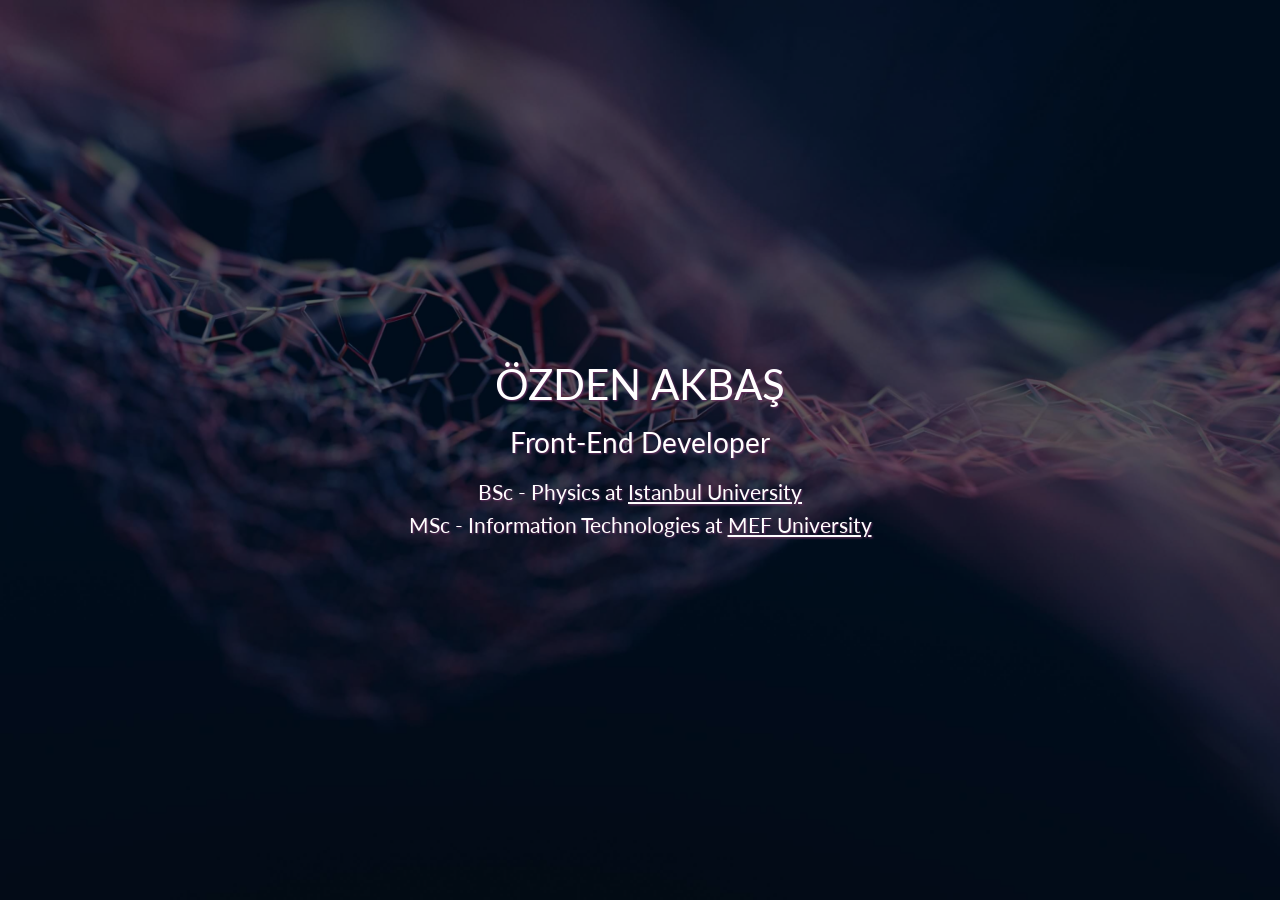
==== index.html @ 956f823c "1.0 Update" ====
<html>

<head>
    <title>ÖZDEN AKBAŞ 1.0</title>
    <meta charset="utf-8">
    <meta name="viewport" content="width=device-width, initial-scale=1">
    <!-- CSS -->
    <link rel="stylesheet" href="Content/Css/style.css">
    <!-- Font -->
    <link href="https://fonts.googleapis.com/css?family=Lato:300,400,700,900&amp;subset=latin-ext" rel="stylesheet">
</head>

<body>

    <div class="content-wrapper">
        <div class="content">
            <div class="name">ÖZDEN AKBAŞ</div>
            <div class="job">Front-End Developer</div>
            <div class="school">BSc - Physics at <a href="https://www.istanbul.edu.tr/en/_" target="_blank">Istanbul University</a></div>
            <div class="school">MSc - Information Technologies at <a href="https://www.mef.edu.tr/en" target="_blank">MEF University</a></div>
        </div>
    </div>

    <script src="Script/main.js"></script>
    <body>
</html>
---- Content/Css/style.css ----
/*reset css */
html,
body {
	margin: 0;
	padding: 0;
	width: 100%;
	font-family: 'Lato', sans-serif;
}

div {
	position: relative;
	display: block;
}

*:focus {
	outline: none;
}

.clear {
	clear: both;
}

body {
	background: url('/Content/Img/bg-img.jpg');
	background-position: center;
	background-size: cover;
}

.content-wrapper {
	display: flex;
	align-items: center;
	justify-content: center;
	color: #fff;
	height: 100vh;
	text-shadow: 1px 1px 2px rgba(107, 49, 98, 1);
}

.content {
	display: flex;
	align-items: center;
	justify-content: center;
	flex-direction: column;
	height: 100vh;
    width: 100%;
    padding: 16px;
    box-sizing: border-box;
    background: rgba(0, 0, 0, .5);
}

.name {
	font-size: 42px;
}

.job {
	font-size: 28px;
	margin: 16px 0;
}

.school {
	font-size: 21px;
	margin: 4px 0;
}

.school a {
	color: #fff;
}

@media only screen and (max-width: 600px) {

	.name {
		font-size: 28px;
	}
	
	.job {
		font-size: 21px;
	}
	
	.school {
		font-size: 16px;
	}

}
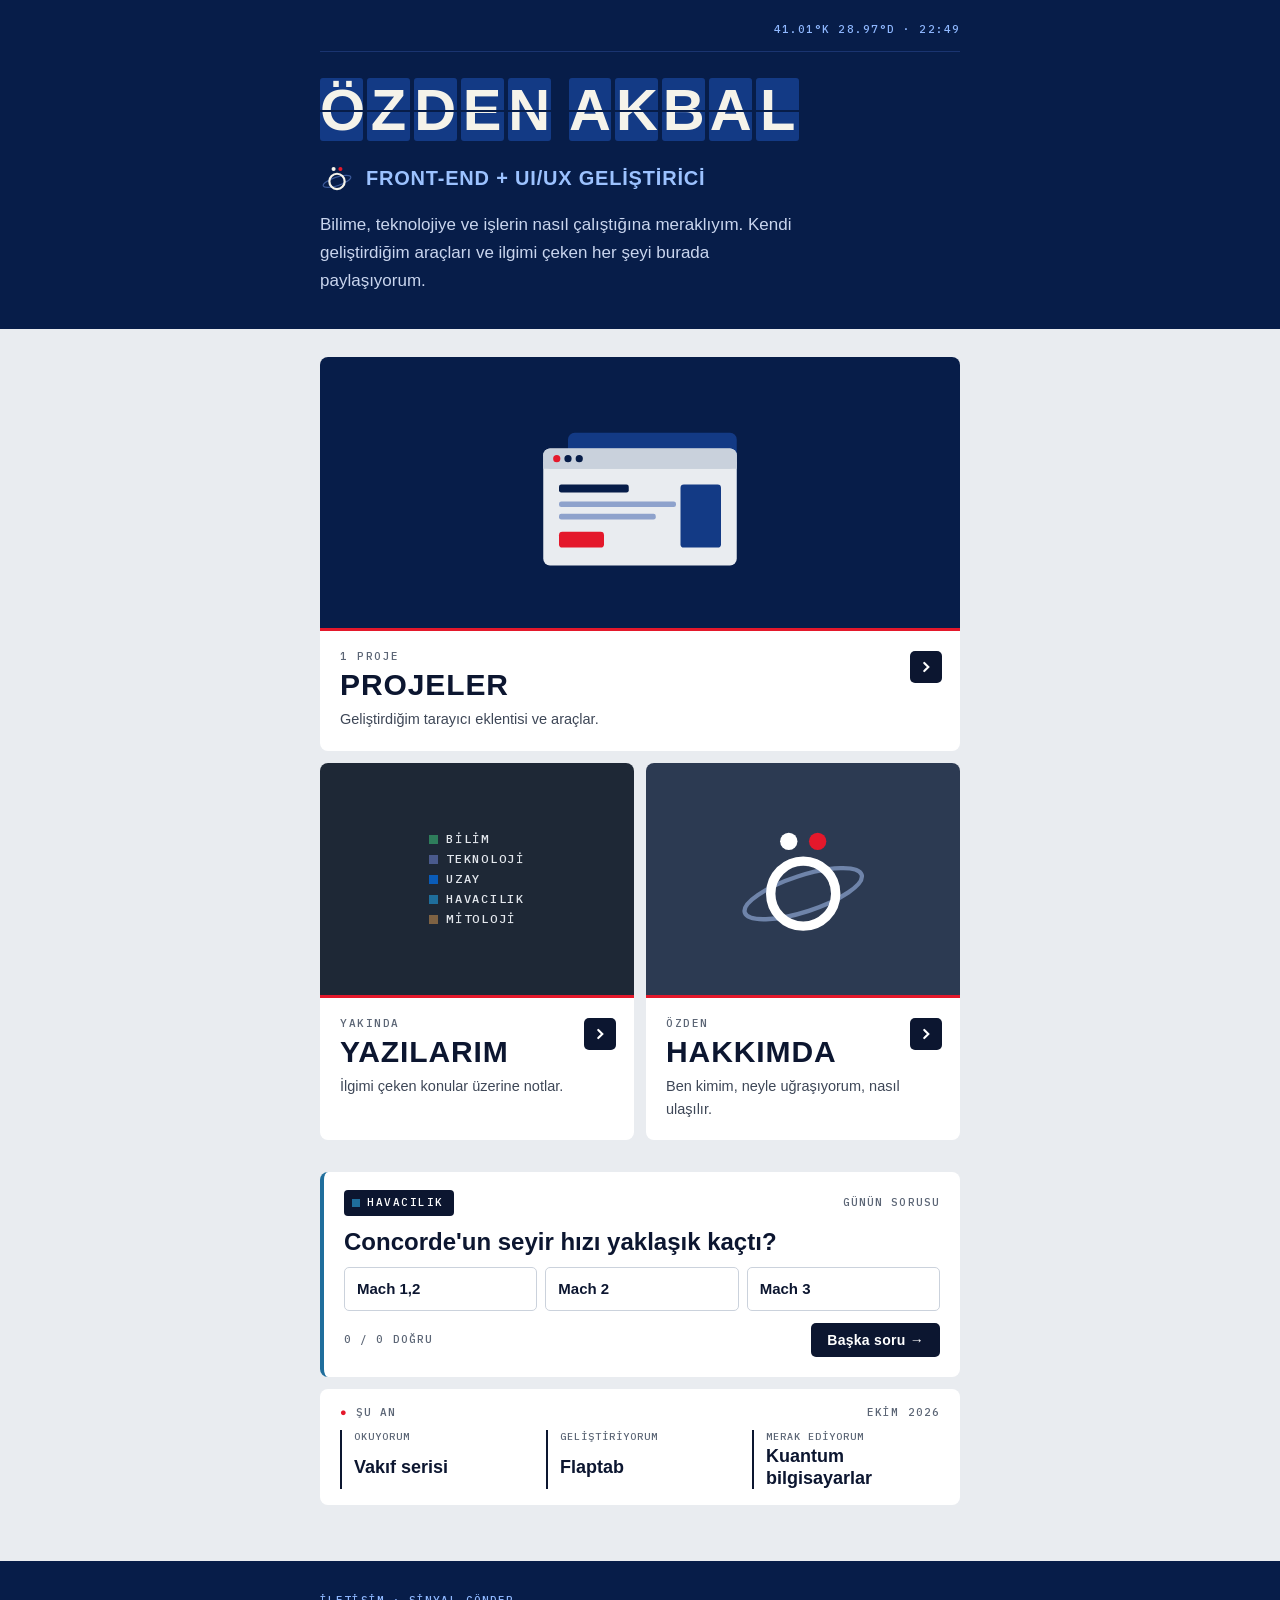
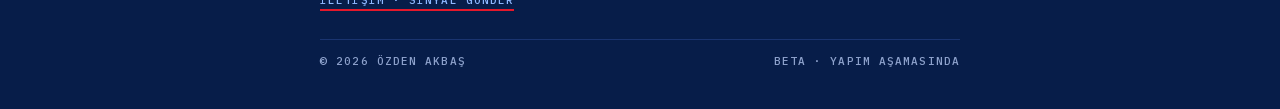
==== commit 77e02f1f: "Yeni portfolyo sitesi (2.0, beta) Tek sayfalık 1.0 sürümü yerine çok sayfalı yeni site: ana sayfa, p" ====
--- a/index.html
+++ b/index.html
@@ -1,26 +1,146 @@
-<html>
+<!doctype html>
+<html lang="tr">
+<head>
+<meta charset="utf-8">
+<meta name="viewport" content="width=device-width, initial-scale=1, viewport-fit=cover">
+<meta name="theme-color" content="#071D49">
+<meta name="author" content="Özden Akbaş">
+<meta name="robots" content="index, follow, max-image-preview:large">
 
-<head>
-    <title>ÖZDEN AKBAŞ 1.0</title>
-    <meta charset="utf-8">
-    <meta name="viewport" content="width=device-width, initial-scale=1">
-    <!-- CSS -->
-    <link rel="stylesheet" href="Content/Css/style.css">
-    <!-- Font -->
-    <link href="https://fonts.googleapis.com/css?family=Lato:300,400,700,900&amp;subset=latin-ext" rel="stylesheet">
+<link rel="icon" href="/favicon.svg" type="image/svg+xml">
+<link rel="icon" href="/favicon-32.png" sizes="32x32" type="image/png">
+<link rel="apple-touch-icon" href="/apple-touch-icon.png">
+<link rel="manifest" href="/site.webmanifest">
+<link rel="sitemap" href="/sitemap.xml">
+
+<link rel="preload" href="/fonts/barlow-condensed-700.woff2" as="font" type="font/woff2" crossorigin>
+<link rel="preload" href="/fonts/barlow-400.woff2" as="font" type="font/woff2" crossorigin>
+
+<meta property="og:site_name" content="Özden Akbaş">
+<meta property="og:locale" content="tr_TR">
+<meta property="og:image" content="https://akbasozden.github.io/og-image.png">
+<meta property="og:image:width" content="1200">
+<meta property="og:image:height" content="630">
+<meta property="og:image:alt" content="Özden Akbaş · Front-End ve UI/UX Geliştirici">
+<meta name="twitter:card" content="summary_large_image">
+<title>Özden Akbaş · Front-End ve UI/UX Geliştirici</title>
+<meta name="description" content="Front-End ve UI/UX geliştirici Özden Akbaş'ın kişisel sitesi: geliştirdiği projeler, bilim ve teknoloji üzerine notlar.">
+<link rel="canonical" href="https://akbasozden.github.io/">
+
+<meta property="og:type" content="website">
+<meta property="og:url" content="https://akbasozden.github.io/">
+<meta property="og:title" content="Özden Akbaş · Front-End ve UI/UX Geliştirici">
+<meta property="og:description" content="Geliştirdiğim projeler, bilim ve teknoloji üzerine notlar.">
+
+<script type="application/ld+json">
+{
+  "@context": "https://schema.org",
+  "@graph": [
+    {
+      "@type": "WebSite",
+      "@id": "https://akbasozden.github.io/#website",
+      "url": "https://akbasozden.github.io/",
+      "name": "Özden Akbaş",
+      "inLanguage": "tr-TR",
+      "publisher": { "@id": "https://akbasozden.github.io/#person" }
+    },
+    {
+      "@type": "Person",
+      "@id": "https://akbasozden.github.io/#person",
+      "name": "Özden Akbaş",
+      "url": "https://akbasozden.github.io/",
+      "image": "https://akbasozden.github.io/icon-512.png",
+      "jobTitle": "Front-End ve UI/UX Geliştirici",
+      "knowsAbout": ["Front-End geliştirme", "UI/UX", "Fizik", "Bilim", "Teknoloji", "Uzay", "Havacılık"],
+      "sameAs": [
+        "https://github.com/akbasozden",
+        "https://www.linkedin.com/in/akbasozden/"
+      ]
+    }
+  ]
+}
+</script>
+<link rel="stylesheet" href="/assets/site.css">
 </head>
+<body>
+<header class="board" lang="tr">
+  <div class="col">
+    <div class="board-top code">
+      <span id="now">41.01°K 28.97°D</span>
+    </div>
+    <h1 class="name" id="name" aria-label="Özden Akbaş">Özden Akbaş</h1>
+    <div class="role">
+      <svg class="logo" viewBox="0 0 40 40" aria-hidden="true">
+        <ellipse cx="20" cy="24" rx="17" ry="5" fill="none" stroke="#3C5A9A" stroke-width="1.4" transform="rotate(-18 20 24)"/>
+        <circle cx="20" cy="24" r="9" fill="none" stroke="#F5F3EA" stroke-width="2.6"/>
+        <circle cx="16" cy="9.5" r="2.4" fill="#F5F3EA"/>
+        <g id="sat"><circle cx="24" cy="9.5" r="2.4" fill="#E4182B"/></g>
+      </svg>
+      <span class="tag">Front-End + UI/UX Geliştirici</span>
+    </div>
+    <p class="bio">Bilime, teknolojiye ve işlerin nasıl çalıştığına meraklıyım. Kendi geliştirdiğim araçları ve ilgimi çeken her şeyi burada paylaşıyorum.</p>
+  </div>
+</header>
 
-<body>
+<main class="page" id="home" lang="tr">
+  <div class="col">
 
-    <div class="content-wrapper">
-        <div class="content">
-            <div class="name">ÖZDEN AKBAŞ</div>
-            <div class="job">Front-End Developer</div>
-            <div class="school">BSc - Physics at <a href="https://www.istanbul.edu.tr/en/_" target="_blank">Istanbul University</a></div>
-            <div class="school">MSc - Information Technologies at <a href="https://www.mef.edu.tr/en" target="_blank">MEF University</a></div>
-        </div>
-    </div>
+    <section class="rise d2">
+      <div class="hub">
+        <a class="hcard wide" href="/projeler/">
+          <div class="vis"><div class="v-proj"><svg class="v-gen" viewBox="0 0 320 150" aria-hidden="true">
+            <rect x="96" y="22" width="150" height="100" rx="6" fill="#133A85"/>
+            <rect x="74" y="36" width="172" height="104" rx="6" fill="#E9ECF0"/>
+            <rect x="74" y="36" width="172" height="18" rx="6" fill="#C9D1DC"/><rect x="74" y="48" width="172" height="6" fill="#C9D1DC"/>
+            <circle cx="86" cy="45" r="3.2" fill="#E4182B"/><circle cx="96" cy="45" r="3.2" fill="#071D49"/><circle cx="106" cy="45" r="3.2" fill="#071D49"/>
+            <rect x="88" y="68" width="62" height="7" rx="2" fill="#071D49"/>
+            <rect x="88" y="83" width="104" height="5" rx="2" fill="#8EA2CC"/><rect x="88" y="94" width="86" height="5" rx="2" fill="#8EA2CC"/>
+            <rect x="88" y="110" width="40" height="14" rx="3" fill="#E4182B"/>
+            <rect x="196" y="68" width="36" height="56" rx="3" fill="#133A85"/>
+          </svg></div></div>
+          <div class="body"><span class="code">1 proje</span><h2>Projeler</h2><p>Geliştirdiğim tarayıcı eklentisi ve araçlar.</p><span class="go"><svg viewBox="0 0 12 12" fill="none" stroke="#fff" stroke-width="1.8" stroke-linecap="round"><path d="M4.5 2.5L8 6l-3.5 3.5"/></svg></span></div>
+        </a>
+        <a class="hcard k-notes" href="/yazilar/">
+          <div class="vis"><div class="v-notes">
+            <span style="--c: var(--c-bilim)">Bilim</span><span style="--c: var(--c-teknoloji)">Teknoloji</span><span style="--c: var(--c-uzay)">Uzay</span><span style="--c: var(--c-havacilik)">Havacılık</span><span style="--c: var(--c-mitoloji)">Mitoloji</span>
+          </div></div>
+          <div class="body"><span class="code">Yakında</span><h2>Yazılarım</h2><p>İlgimi çeken konular üzerine notlar.</p><span class="go"><svg viewBox="0 0 12 12" fill="none" stroke="#fff" stroke-width="1.8" stroke-linecap="round"><path d="M4.5 2.5L8 6l-3.5 3.5"/></svg></span></div>
+        </a>
+        <a class="hcard k-about" href="/hakkimda/">
+          <div class="vis"><div class="v-about">
+            <svg viewBox="0 0 40 40" aria-hidden="true"><ellipse cx="20" cy="24" rx="17" ry="5" fill="none" stroke="#9DB0D6" stroke-width="1.2" transform="rotate(-18 20 24)"/><circle cx="20" cy="24" r="9" fill="none" stroke="#071D49" stroke-width="2.6"/><circle cx="16" cy="9.5" r="2.4" fill="#071D49"/><circle cx="24" cy="9.5" r="2.4" fill="#E4182B"/></svg>
+          </div></div>
+          <div class="body"><span class="code">Özden</span><h2>Hakkımda</h2><p>Ben kimim, neyle uğraşıyorum, nasıl ulaşılır.</p><span class="go"><svg viewBox="0 0 12 12" fill="none" stroke="#fff" stroke-width="1.8" stroke-linecap="round"><path d="M4.5 2.5L8 6l-3.5 3.5"/></svg></span></div>
+        </a>
+      </div>
+    </section>
 
-    <script src="Script/main.js"></script>
-    <body>
+    <section class="rise d3" aria-label="Günün sorusu">
+      <div class="quiz" id="trivia" aria-live="polite">
+        <div class="quiz-head code"><span class="topic" id="qTopic">Bilim</span><span>Günün sorusu</span></div>
+        <h3 id="qText">Soru yükleniyor</h3>
+        <div class="opts" id="qOpts"></div>
+        <p class="explain" id="qExplain"></p>
+        <div class="quiz-foot"><span class="code" id="qScore">0 / 0 doğru</span><button class="next" id="qNext" type="button">Başka soru →</button></div>
+      </div>
+      <div class="now">
+        <div class="now-head code"><span><b>●</b> Şu an</span><span>Ekim 2026</span></div>
+        <ul>
+          <li><span class="code">Okuyorum</span><span>Vakıf serisi</span></li>
+          <li><span class="code">Geliştiriyorum</span><span>Flaptab</span></li>
+          <li><span class="code">Merak ediyorum</span><span>Kuantum bilgisayarlar</span></li>
+        </ul>
+      </div>
+    </section>
+  </div>
+</main>
+
+<footer lang="tr">
+  <div class="col">
+    <a class="code" href="/hakkimda/">İletişim · Sinyal gönder</a>
+    <div class="fine code"><span>© 2026 Özden Akbaş</span><span>Beta · Yapım aşamasında</span></div>
+  </div>
+</footer>
+<script src="/assets/site.js"></script>
+</body>
 </html>
--- a/assets/site.css
+++ b/assets/site.css
@@ -0,0 +1,440 @@
+@font-face {
+  font-family: 'Barlow';
+  font-style: normal;
+  font-weight: 400;
+  font-display: swap;
+  src: url(/fonts/barlow-400-ext.woff2) format('woff2');
+  unicode-range: U+0100-02BA, U+02BD-02C5, U+02C7-02CC, U+02CE-02D7, U+02DD-02FF, U+0304, U+0308, U+0329, U+1D00-1DBF, U+1E00-1E9F, U+1EF2-1EFF, U+2020, U+20A0-20AB, U+20AD-20C4, U+2113, U+2C60-2C7F, U+A720-A7FF;
+}
+@font-face {
+  font-family: 'Barlow';
+  font-style: normal;
+  font-weight: 400;
+  font-display: swap;
+  src: url(/fonts/barlow-400.woff2) format('woff2');
+  unicode-range: U+0000-00FF, U+0131, U+0152-0153, U+02BB-02BC, U+02C6, U+02DA, U+02DC, U+0304, U+0308, U+0329, U+2000-206F, U+20AC, U+2122, U+2191, U+2193, U+2212, U+2215, U+FEFF, U+FFFD;
+}
+@font-face {
+  font-family: 'Barlow';
+  font-style: normal;
+  font-weight: 500;
+  font-display: swap;
+  src: url(/fonts/barlow-500-ext.woff2) format('woff2');
+  unicode-range: U+0100-02BA, U+02BD-02C5, U+02C7-02CC, U+02CE-02D7, U+02DD-02FF, U+0304, U+0308, U+0329, U+1D00-1DBF, U+1E00-1E9F, U+1EF2-1EFF, U+2020, U+20A0-20AB, U+20AD-20C4, U+2113, U+2C60-2C7F, U+A720-A7FF;
+}
+@font-face {
+  font-family: 'Barlow';
+  font-style: normal;
+  font-weight: 500;
+  font-display: swap;
+  src: url(/fonts/barlow-500.woff2) format('woff2');
+  unicode-range: U+0000-00FF, U+0131, U+0152-0153, U+02BB-02BC, U+02C6, U+02DA, U+02DC, U+0304, U+0308, U+0329, U+2000-206F, U+20AC, U+2122, U+2191, U+2193, U+2212, U+2215, U+FEFF, U+FFFD;
+}
+@font-face {
+  font-family: 'Barlow';
+  font-style: normal;
+  font-weight: 600;
+  font-display: swap;
+  src: url(/fonts/barlow-600-ext.woff2) format('woff2');
+  unicode-range: U+0100-02BA, U+02BD-02C5, U+02C7-02CC, U+02CE-02D7, U+02DD-02FF, U+0304, U+0308, U+0329, U+1D00-1DBF, U+1E00-1E9F, U+1EF2-1EFF, U+2020, U+20A0-20AB, U+20AD-20C4, U+2113, U+2C60-2C7F, U+A720-A7FF;
+}
+@font-face {
+  font-family: 'Barlow';
+  font-style: normal;
+  font-weight: 600;
+  font-display: swap;
+  src: url(/fonts/barlow-600.woff2) format('woff2');
+  unicode-range: U+0000-00FF, U+0131, U+0152-0153, U+02BB-02BC, U+02C6, U+02DA, U+02DC, U+0304, U+0308, U+0329, U+2000-206F, U+20AC, U+2122, U+2191, U+2193, U+2212, U+2215, U+FEFF, U+FFFD;
+}
+@font-face {
+  font-family: 'Barlow Condensed';
+  font-style: normal;
+  font-weight: 600;
+  font-display: swap;
+  src: url(/fonts/barlow-condensed-600-ext.woff2) format('woff2');
+  unicode-range: U+0100-02BA, U+02BD-02C5, U+02C7-02CC, U+02CE-02D7, U+02DD-02FF, U+0304, U+0308, U+0329, U+1D00-1DBF, U+1E00-1E9F, U+1EF2-1EFF, U+2020, U+20A0-20AB, U+20AD-20C4, U+2113, U+2C60-2C7F, U+A720-A7FF;
+}
+@font-face {
+  font-family: 'Barlow Condensed';
+  font-style: normal;
+  font-weight: 600;
+  font-display: swap;
+  src: url(/fonts/barlow-condensed-600.woff2) format('woff2');
+  unicode-range: U+0000-00FF, U+0131, U+0152-0153, U+02BB-02BC, U+02C6, U+02DA, U+02DC, U+0304, U+0308, U+0329, U+2000-206F, U+20AC, U+2122, U+2191, U+2193, U+2212, U+2215, U+FEFF, U+FFFD;
+}
+@font-face {
+  font-family: 'Barlow Condensed';
+  font-style: normal;
+  font-weight: 700;
+  font-display: swap;
+  src: url(/fonts/barlow-condensed-700-ext.woff2) format('woff2');
+  unicode-range: U+0100-02BA, U+02BD-02C5, U+02C7-02CC, U+02CE-02D7, U+02DD-02FF, U+0304, U+0308, U+0329, U+1D00-1DBF, U+1E00-1E9F, U+1EF2-1EFF, U+2020, U+20A0-20AB, U+20AD-20C4, U+2113, U+2C60-2C7F, U+A720-A7FF;
+}
+@font-face {
+  font-family: 'Barlow Condensed';
+  font-style: normal;
+  font-weight: 700;
+  font-display: swap;
+  src: url(/fonts/barlow-condensed-700.woff2) format('woff2');
+  unicode-range: U+0000-00FF, U+0131, U+0152-0153, U+02BB-02BC, U+02C6, U+02DA, U+02DC, U+0304, U+0308, U+0329, U+2000-206F, U+20AC, U+2122, U+2191, U+2193, U+2212, U+2215, U+FEFF, U+FFFD;
+}
+@font-face {
+  font-family: 'IBM Plex Mono';
+  font-style: normal;
+  font-weight: 500;
+  font-display: swap;
+  src: url(/fonts/ibm-plex-mono-500-ext.woff2) format('woff2');
+  unicode-range: U+0100-02BA, U+02BD-02C5, U+02C7-02CC, U+02CE-02D7, U+02DD-02FF, U+0304, U+0308, U+0329, U+1D00-1DBF, U+1E00-1E9F, U+1EF2-1EFF, U+2020, U+20A0-20AB, U+20AD-20C4, U+2113, U+2C60-2C7F, U+A720-A7FF;
+}
+@font-face {
+  font-family: 'IBM Plex Mono';
+  font-style: normal;
+  font-weight: 500;
+  font-display: swap;
+  src: url(/fonts/ibm-plex-mono-500.woff2) format('woff2');
+  unicode-range: U+0000-00FF, U+0131, U+0152-0153, U+02BB-02BC, U+02C6, U+02DA, U+02DC, U+0304, U+0308, U+0329, U+2000-206F, U+20AC, U+2122, U+2191, U+2193, U+2212, U+2215, U+FEFF, U+FFFD;
+}
+
+html { -webkit-text-size-adjust: 100%; }
+[hidden] { display: none !important; }
+img { max-width: 100%; }
+/* Layout: tek sütun (640px); üstte tam genişlik split-flap bilgi ekranı, altında ikon düğmeleri, konu renkli kayıt satırları, koleksiyon kartları */
+:root {
+  --board: #071D49;
+  --board-2: #1A3470;
+  --tile: #10295F;
+  --tile-fg: #F5F3EA;
+  --amber: #E4182B;
+  --sky: #8FB8FF;
+  --bg: #E9ECF0;
+  --surface: #FFFFFF;
+  --ink: #0C1630;
+  --muted: #5B6575;
+  --line: #D8DDE4;
+  /* konu renkleri */
+  --c-proje: #E4182B;
+  --c-bilim: #2E7D5B;
+  --c-teknoloji: #4A5A8C;
+  --c-uzay: #0A5CB8;
+  --c-havacilik: #1F6E9C;
+  --c-mitoloji: #7E6243;
+  --display: "Barlow Condensed", "Arial Narrow", "Roboto Condensed", sans-serif;
+  --body: "Barlow", "Helvetica Neue", Arial, sans-serif;
+  --mono: "IBM Plex Mono", ui-monospace, Menlo, monospace;
+  --col: 640px;
+  color-scheme: light;
+}
+* { box-sizing: border-box; }
+body { margin: 0; background: var(--bg); color: var(--ink); font: 16px/1.6 var(--body); }
+a { color: inherit; text-decoration: none; }
+:focus-visible { outline: 2px solid var(--amber); outline-offset: 3px; border-radius: 4px; }
+.col { max-width: var(--col); margin-inline: auto; }
+.page { padding-inline: 16px; }
+.code { font: 500 11px/1.4 var(--mono); letter-spacing: .1em; text-transform: uppercase; }
+
+/* Bilgi ekranı */
+.board { background: var(--board); color: var(--tile-fg); padding: 22px 16px 34px; }
+.board-top { display: flex; justify-content: flex-end; align-items: center; gap: 12px; color: var(--sky); padding-bottom: 14px; border-bottom: 1px solid var(--board-2); font-variant-numeric: tabular-nums; }
+.board-top .live { color: var(--amber); display: inline-flex; align-items: center; gap: 8px; }
+.board-top .live::before { content: ""; width: 7px; height: 7px; border-radius: 50%; background: var(--amber); }
+@media (prefers-reduced-motion: no-preference) { .board-top .live::before { animation: blink 2s ease-in-out infinite; } }
+@keyframes blink { 50% { opacity: .25; } }
+.name { display: flex; flex-wrap: wrap; gap: 8px 18px; margin: 26px 0 0; font: 700 clamp(36px, 10.5vw, 58px)/1 var(--display); }
+.word { display: inline-flex; gap: 4px; }
+.tile {
+  position: relative; display: inline-grid; place-items: center; width: .74em; height: 1.08em;
+  background: var(--tile); color: var(--tile-fg); border-radius: 5px; box-shadow: inset 0 -3px 0 rgba(0,0,0,.35);
+}
+.tile::after { content: ""; position: absolute; left: 0; right: 0; top: 50%; height: 2px; background: var(--board); }
+.tile.flip { animation: flip .1s linear; }
+@keyframes flip { 50% { transform: scaleY(.1); } }
+.role { display: flex; align-items: center; gap: 12px; margin-top: 20px; flex-wrap: wrap; }
+.role .tag { font: 700 20px/1 var(--display); letter-spacing: .04em; color: #FFFFFF; text-transform: uppercase; }
+.logo { width: 34px; height: 34px; flex: none; }
+.bio { margin: 16px 0 0; color: #C9D5EE; font-size: 17px; line-height: 1.65; max-width: 52ch; }
+#sat { transform-origin: 20px 22px; }
+@media (prefers-reduced-motion: no-preference) { #sat { animation: orbit 12s linear infinite; } }
+@keyframes orbit { to { transform: rotate(360deg); } }
+
+/* Ana kartlar */
+main section { margin-top: 28px; }
+main section + section { margin-top: 32px; }
+.hub { display: grid; grid-template-columns: 1fr 1fr; gap: 12px; }
+.hcard {
+  display: grid; grid-template-rows: auto 1fr; background: var(--surface); border-radius: 14px; overflow: hidden;
+  box-shadow: 0 1px 2px rgba(12,22,48,.06); transition: transform .25s cubic-bezier(.2,.7,.2,1), box-shadow .25s;
+}
+.hcard:hover { transform: translateY(-3px); box-shadow: 0 10px 26px rgba(12,22,48,.12); }
+.hcard.wide { grid-column: 1 / -1; }
+.hcard .vis { aspect-ratio: 4 / 3; max-width: 100%; display: grid; place-items: center; overflow: hidden; }
+.hcard.wide .vis { aspect-ratio: 21 / 9; }
+.hcard .vis > * { transition: transform .5s cubic-bezier(.2,.7,.2,1); }
+.hcard:hover .vis > * { transform: scale(1.05); }
+.hcard .body { position: relative; padding: 18px 60px 20px 20px; display: grid; gap: 4px; align-content: start; }
+.hcard .code { color: var(--muted); }
+.hcard h2 { margin: 0; font: 700 28px/1.05 var(--display); letter-spacing: .01em; text-transform: uppercase; }
+.hcard p { margin: 4px 0 0; font-size: 14.5px; line-height: 1.55; color: #3E4757; }
+.go { position: absolute; right: 18px; top: 20px; width: 32px; height: 32px; border-radius: 50%; background: var(--ink); display: grid; place-items: center; transition: background .25s, transform .25s; }
+.go svg { width: 14px; height: 14px; }
+.hcard:hover .go { background: var(--amber); transform: translateX(3px); }
+
+.v-proj { background: var(--board); width: 100%; height: 100%; display: grid; place-items: center; gap: 12px; align-content: center; }
+.v-proj .tiles { display: flex; gap: 4px; font: 700 clamp(26px, 6vw, 40px)/1 var(--display); }
+.v-proj .tiles i { font-style: normal; position: relative; display: grid; place-items: center; width: .78em; height: 1.12em; background: var(--tile); color: var(--tile-fg); border-radius: 4px; }
+.v-proj .tiles i::after { content: ""; position: absolute; left: 0; right: 0; top: 50%; height: 2px; background: var(--board); }
+.v-proj small { color: var(--sky); }
+.v-notes { background: #E8EFFC; width: 100%; height: 100%; display: grid; align-content: center; justify-content: center; gap: 8px; }
+.v-notes span { display: flex; align-items: center; gap: 8px; color: var(--ink); font: 500 12px/1 var(--mono); letter-spacing: .1em; text-transform: uppercase; }
+.v-notes span::before { content: ""; width: 9px; height: 9px; border-radius: 2px; background: var(--c); }
+.v-about { background: #F7F8FB; width: 100%; height: 100%; display: grid; place-items: center; }
+.v-about svg { width: 46%; height: auto; }
+@media (max-width: 460px) {
+  .hub { grid-template-columns: 1fr; }
+  .hcard .vis, .hcard.wide .vis { aspect-ratio: 16 / 9; }
+}
+
+/* Bilim trivia */
+.quiz { background: var(--surface); border-radius: 14px; padding: 18px 20px 20px; box-shadow: 0 1px 2px rgba(12,22,48,.06); display: grid; gap: 12px; }
+.quiz-head { display: flex; justify-content: space-between; align-items: center; gap: 10px; color: var(--muted); }
+.quiz-head .topic { display: inline-flex; align-items: center; gap: 7px; }
+.quiz-head .topic::before { content: ""; width: 8px; height: 8px; border-radius: 2px; background: var(--c, var(--amber)); }
+.quiz h3 { margin: 0; font: 700 24px/1.15 var(--display); text-wrap: balance; }
+.opts { display: grid; grid-template-columns: repeat(3, 1fr); gap: 8px; }
+.opt {
+  font: 600 15px/1.3 var(--body); color: var(--ink); text-align: left; background: var(--bg); border: 1.5px solid transparent;
+  border-radius: 10px; padding: 11px 12px; cursor: pointer; transition: border-color .2s, background .2s, transform .15s;
+}
+.opt:hover:not(:disabled) { border-color: #9DB0D6; transform: translateY(-1px); }
+.opt:disabled { cursor: default; }
+.opt.right { background: #E2F4EC; border-color: #16A37F; color: #0B5E48; }
+.opt.wrong { background: #FDE6E8; border-color: var(--amber); color: #8E0F1B; }
+.explain { margin: 0; font-size: 14.5px; line-height: 1.55; color: #3E4757; }
+.quiz-foot { display: flex; justify-content: space-between; align-items: center; gap: 10px; }
+.quiz-foot .code { color: var(--muted); }
+.next { font: 600 14px/1 var(--body); color: #fff; background: var(--ink); border: 0; border-radius: 999px; padding: 10px 16px; cursor: pointer; transition: background .2s; }
+.next:hover { background: var(--amber); }
+@media (max-width: 460px) { .opts { grid-template-columns: 1fr; } .quiz { padding: 16px; } .quiz h3 { font-size: 21px; } }
+
+/* Şu an */
+.now { margin-top: 12px; background: var(--surface); border-radius: 14px; padding: 16px 20px; box-shadow: 0 1px 2px rgba(12,22,48,.06); display: grid; gap: 10px; }
+.now-head { display: flex; justify-content: space-between; gap: 10px; color: var(--muted); }
+.now-head b { color: var(--amber); font-weight: 500; }
+.now ul { list-style: none; margin: 0; padding: 0; display: grid; grid-template-columns: repeat(3, 1fr); gap: 10px 18px; }
+.now li { display: grid; gap: 2px; min-width: 0; }
+.now li .code { color: var(--muted); font-size: 10px; }
+.now li span:last-child { font: 700 18px/1.2 var(--display); }
+@media (max-width: 460px) { .now ul { grid-template-columns: 1fr; } }
+
+footer { margin-top: 56px; background: var(--board); color: var(--tile-fg); padding: 32px 16px 40px; }
+footer .col { display: grid; gap: 10px; }
+footer .code { color: var(--sky); }
+footer h2 { margin: 0; font: 700 30px/1.05 var(--display); text-transform: uppercase; letter-spacing: .02em; }
+footer a { color: var(--tile-fg); border-bottom: 2px solid var(--amber); width: fit-content; font-weight: 600; }
+footer .fine { margin-top: 18px; padding-top: 14px; border-top: 1px solid var(--board-2); display: flex; justify-content: space-between; gap: 10px; flex-wrap: wrap; color: #8EA2CC; }
+
+@media (prefers-reduced-motion: no-preference) {
+  .rise { animation: rise .6s cubic-bezier(.2,.7,.2,1) both; }
+  .d1 { animation-delay: .5s; } .d2 { animation-delay: .62s; } .d3 { animation-delay: .74s; }
+  @keyframes rise { from { opacity: 0; transform: translateY(14px); } }
+}
+
+/* Renk katmanı (flat) */
+body { background: var(--bg); }
+.board, footer { background: var(--board); }
+.tile, .v-proj .tiles i { background: #133A85; box-shadow: none; }
+.role .tag { color: #9CC2FF; }
+
+.hcard, .quiz, .now { box-shadow: none; }
+.hcard { --k: var(--c-proje); border-top: 4px solid var(--k); }
+.hcard.k-notes { --k: var(--c-teknoloji); }
+.hcard.k-about { --k: var(--c-havacilik); }
+.hcard:hover { box-shadow: none; }
+.hcard .code { color: color-mix(in srgb, var(--k) 80%, #000); font-weight: 500; }
+.go { background: var(--k); }
+.hcard:hover .go { background: color-mix(in srgb, var(--k) 75%, #000); }
+.v-proj { background: #0A3F99; }
+.v-proj .tiles i::after { background: #0A3F99; }
+.v-proj .tiles i:nth-child(4) { background: #E4182B; }
+.v-proj .tiles i:nth-child(4)::after { background: #0A3F99; }
+.hcard .v-proj small.code { color: #BFD6FF; }
+.v-gen { width: min(78%, 360px); height: auto; }
+.v-notes { background: #EEE8FF; }
+.v-notes span { padding: 5px 10px 5px 8px; border-radius: 999px; background: #fff; color: color-mix(in srgb, var(--c) 72%, #000); font-weight: 500; }
+.v-about { background: #D6EBFA; }
+
+.quiz { --c: var(--c-bilim); background: color-mix(in srgb, var(--c) 10%, #fff); border-left: 5px solid var(--c); transition: background .3s, border-color .3s; }
+.quiz-head .topic { padding: 5px 10px 5px 8px; border-radius: 999px; background: color-mix(in srgb, var(--c) 85%, #000); color: #fff; }
+.quiz-head .topic::before { background: #fff; }
+.opt { background: #fff; border-color: color-mix(in srgb, var(--c) 25%, #fff); }
+.opt:hover:not(:disabled) { border-color: var(--c); background: #fff; }
+.next { background: color-mix(in srgb, var(--c) 82%, #000); }
+
+.now li { --k: var(--c-bilim); padding-left: 12px; border-left: 3px solid var(--k); }
+.now li:nth-child(2) { --k: var(--c-proje); }
+.now li:nth-child(3) { --k: var(--c-teknoloji); }
+.now li .code { color: color-mix(in srgb, var(--k) 80%, #000); }
+
+/* Ciddi katman */
+.tile, .v-proj .tiles i { border-radius: 3px; }
+.hcard, .quiz, .now { border-radius: 8px; }
+.hcard { border-top: 0; }
+.hcard .vis { border-bottom: 3px solid var(--k); }
+.hcard, .hcard.k-notes, .hcard.k-about { --k: var(--amber); }
+.hcard .code { color: var(--muted); letter-spacing: .14em; }
+.hcard h2 { font-size: 30px; letter-spacing: .03em; }
+.go { border-radius: 5px; background: var(--ink); }
+.hcard:hover .go { background: var(--amber); }
+.v-proj { background: var(--board); }
+.v-proj .tiles i, .v-proj .tiles i::after { background-color: #133A85; }
+.v-proj .tiles i::after { background: var(--board); }
+.v-proj .tiles i:nth-child(4) { background: var(--amber); }
+.v-proj .tiles i:nth-child(4)::after { background: var(--board); }
+.v-notes { background: #1E2836; }
+.v-notes span { border-radius: 2px; background: transparent; color: #E4E8EE; padding: 0; letter-spacing: .14em; }
+.v-notes span::before { border-radius: 0; }
+.v-about { background: #2C3A52; }
+.v-about ellipse { stroke: #6F84AA; }
+.v-about circle:nth-of-type(1) { stroke: #FFFFFF; }
+.v-about circle:nth-of-type(2) { fill: #FFFFFF; }
+
+.quiz { background: #fff; border-left-width: 4px; }
+.quiz-head .topic { border-radius: 4px; background: var(--ink); letter-spacing: .14em; }
+.quiz-head .topic::before { background: var(--c); border-radius: 0; }
+.opt { border-radius: 5px; border-color: #CBD2DC; background: #fff; }
+.opt:hover:not(:disabled) { border-color: var(--ink); background: #fff; }
+.opt.right { background: #E3EFE8; border-color: #2E7D5B; color: #1D5139; }
+.opt.wrong { background: #F7E3E5; color: #7A0F19; }
+.next { border-radius: 5px; background: var(--ink); letter-spacing: .02em; }
+.next:hover { background: var(--amber); }
+
+.now li, .now li:nth-child(2), .now li:nth-child(3) { --k: var(--ink); border-left-width: 2px; }
+.now li .code { color: var(--muted); }
+.now-head b { color: var(--amber); }
+
+/* Hakkımda */
+.ab { display: grid; gap: 12px; padding-top: 24px; }
+.back { display: inline-flex; align-items: center; gap: 8px; width: fit-content; padding: 8px 0; font-size: 12px; color: var(--ink); transition: color .2s; }
+.back .arr { color: var(--amber); font-size: 14px; transition: transform .2s; }
+.back:hover { color: var(--amber); }
+.back:hover .arr { transform: translateX(-3px); }
+.panel { background: var(--surface); border-radius: 8px; padding: 22px 22px 24px; display: grid; gap: 14px; }
+.panel h2, .ab h1 { margin: 0; font: 700 22px/1.1 var(--display); letter-spacing: .03em; text-transform: uppercase; display: flex; align-items: center; gap: 10px; }
+.panel h2::before { content: ""; width: 10px; height: 10px; background: var(--amber); flex: none; }
+.ab h1 { font-size: clamp(34px, 8vw, 46px); }
+.ab-lead { margin: 0; font-size: 18px; line-height: 1.65; color: #2A3446; max-width: 60ch; }
+.ab-lead + .ab-lead { margin-top: -4px; }
+.spec { margin: 0; display: grid; grid-template-columns: 11em 1fr; }
+.spec dt, .spec dd { margin: 0; padding: 11px 0; border-top: 1px solid var(--line); }
+.spec dt { color: var(--muted); align-self: start; padding-top: 14px; }
+.spec dd { font: 600 16px/1.45 var(--body); }
+.doing { list-style: none; margin: 0; padding: 0; display: grid; grid-template-columns: repeat(3, 1fr); gap: 18px; }
+.doing li { display: grid; gap: 6px; align-content: start; }
+.doing .ic { width: 38px; height: 38px; border-radius: 5px; background: var(--ink); display: grid; place-items: center; margin-bottom: 4px; }
+.doing .ic svg { width: 18px; height: 18px; }
+.doing b { font: 700 19px/1.15 var(--display); letter-spacing: .02em; text-transform: uppercase; }
+.doing span { font-size: 14.5px; line-height: 1.55; color: #3E4757; }
+.shelf { list-style: none; margin: 0; padding: 0; display: grid; grid-template-columns: repeat(3, 1fr); gap: 12px; }
+.shelf li { display: grid; gap: 8px; align-content: start; min-width: 0; }
+.cover { aspect-ratio: 3 / 4; max-width: 100%; border-radius: 5px; background: var(--cv); color: #F4F2EC; padding: 12px; display: grid; align-content: space-between; border-bottom: 5px solid var(--cb); }
+.cover b { font: 700 clamp(17px, 3.6vw, 24px)/1.02 var(--display); text-transform: uppercase; letter-spacing: .02em; hyphens: none; }
+.ab section, .ab section + section { margin-top: 0; }
+.cover small { font: 500 9.5px/1.3 var(--mono); letter-spacing: .1em; text-transform: uppercase; opacity: .8; }
+.shelf p { margin: 0; font-size: 13.5px; line-height: 1.5; color: #3E4757; }
+.contact { list-style: none; margin: 0; padding: 0; }
+.contact a { display: grid; grid-template-columns: 7em 1fr auto; align-items: center; gap: 12px; padding: 13px 0; border-top: 1px solid var(--line); }
+.contact a:hover b { color: var(--amber); }
+.contact .code { color: var(--muted); }
+.contact b { font: 600 16px/1.3 var(--body); overflow-wrap: anywhere; transition: color .2s; }
+.contact svg { width: 14px; height: 14px; color: var(--muted); }
+.note { color: var(--muted); }
+@media (max-width: 520px) {
+  .spec { grid-template-columns: 1fr; }
+  .spec dt { padding: 12px 0 0; }
+  .spec dd { border-top: 0; padding-top: 2px; }
+  .doing { grid-template-columns: 1fr; }
+  .shelf { grid-template-columns: 1fr; gap: 10px; }
+  .shelf li { grid-template-columns: 92px 1fr; align-items: center; gap: 14px; }
+  .cover { padding: 9px; }
+  .cover b { font-size: 15px; }
+  .cover small { font-size: 8px; }
+  .shelf p { font-size: 14px; }
+  .contact a { grid-template-columns: 1fr auto; }
+  .contact .code { grid-column: 1 / -1; margin-bottom: -8px; }
+  .panel { padding: 18px 16px 20px; }
+}
+
+/* Hakkımda v2 */
+.ab-top { display: flex; justify-content: space-between; align-items: center; gap: 12px; flex-wrap: wrap; }
+.lang-sw { display: inline-flex; border: 1px solid var(--line); border-radius: 5px; overflow: hidden; }
+.lang-sw button { font: 500 11px/1 var(--mono); letter-spacing: .1em; padding: 7px 10px; border: 0; background: transparent; color: var(--muted); cursor: pointer; }
+.lang-sw button[aria-pressed="true"] { background: var(--ink); color: #fff; }
+.ab-text { display: grid; gap: 12px; }
+.ab-text[hidden], main[hidden] { display: none; }
+.ab-text p { margin: 0; font-size: 17px; line-height: 1.7; color: #2A3446; max-width: 62ch; }
+.areas { list-style: none; margin: 0; padding: 0; display: grid; grid-template-columns: 1fr 1fr; gap: 10px; }
+.areas li { display: flex; align-items: center; gap: 12px; padding: 14px; border: 1px solid var(--line); border-radius: 6px; }
+.areas .ic { width: 38px; height: 38px; border-radius: 5px; background: var(--ink); display: grid; place-items: center; flex: none; }
+.areas .ic svg { width: 18px; height: 18px; }
+.areas b { font: 700 18px/1.15 var(--display); letter-spacing: .02em; text-transform: uppercase; }
+.areas li.now-on { border-color: var(--amber); }
+.areas li.now-on .ic { background: var(--amber); }
+.areas small { display: block; color: var(--amber); margin-top: 3px; }
+@media (max-width: 520px) { .areas { grid-template-columns: 1fr; } }
+
+/* Projeler */
+.pj-lead { margin: 0; font-size: 17px; line-height: 1.7; color: #2A3446; max-width: 60ch; }
+.proj { background: var(--surface); border-radius: 8px; overflow: hidden; display: grid; }
+.proj .stage { background: var(--board); padding: 28px 18px; display: grid; justify-items: center; gap: 16px; border-bottom: 3px solid var(--amber); }
+.proj .info { padding: 22px 22px 24px; display: grid; gap: 14px; }
+.proj-head { display: flex; justify-content: space-between; align-items: flex-start; gap: 12px; flex-wrap: wrap; }
+.proj-head h2 { margin: 0; font: 700 34px/1 var(--display); letter-spacing: .03em; text-transform: uppercase; }
+.proj-head .code { color: var(--muted); display: block; margin-top: 6px; }
+.status { font: 500 10.5px/1 var(--mono); letter-spacing: .12em; text-transform: uppercase; padding: 7px 9px; border-radius: 4px; background: var(--ink); color: #fff; white-space: nowrap; }
+.status.dev { background: #FCE8EA; color: #9A0F1C; }
+.proj p.desc { margin: 0; font-size: 16.5px; line-height: 1.65; color: #2A3446; max-width: 62ch; }
+.feat { list-style: none; margin: 0; padding: 0; display: grid; grid-template-columns: 1fr 1fr; gap: 8px 22px; }
+.feat li { display: grid; grid-template-columns: 10px 1fr; gap: 10px; font-size: 15px; line-height: 1.5; }
+.feat li::before { content: ""; width: 7px; height: 7px; background: var(--amber); margin-top: .55em; }
+.pj-actions { display: flex; flex-wrap: wrap; gap: 8px; padding-top: 4px; }
+.btn { font: 600 14px/1 var(--body); padding: 12px 16px; border-radius: 5px; border: 1px solid var(--ink); background: var(--ink); color: #fff; display: inline-flex; align-items: center; gap: 8px; transition: background .2s, border-color .2s; }
+.btn:hover { background: var(--amber); border-color: var(--amber); }
+.btn.ghost { background: transparent; color: var(--ink); border-color: #C3CAD5; }
+.btn.ghost:hover { border-color: var(--ink); background: transparent; }
+.btn[aria-disabled="true"] { background: #E3E7ED; border-color: #E3E7ED; color: #6B7586; cursor: default; }@media (max-width: 520px) { .feat { grid-template-columns: 1fr; } .proj .info { padding: 18px 16px 20px; } .proj-head h2 { font-size: 30px; } }
+
+/* Flaptab logo */
+.ft-logo { display: grid; justify-items: center; gap: 14px; padding: 18px 0 8px; }
+.ft-logo svg { width: clamp(96px, 26vw, 132px); height: auto; }
+.ft-logo b { font: 700 28px/1 var(--display); letter-spacing: .12em; text-transform: uppercase; color: #fff; }
+
+
+
+/* Proje görünümü: liste / 2'li / 3'lü */
+.pj-top { display: flex; justify-content: space-between; align-items: center; gap: 12px; flex-wrap: wrap; }
+.view-sw { display: inline-flex; border: 1px solid var(--line); border-radius: 5px; overflow: hidden; }
+.view-sw button { display: inline-flex; align-items: center; gap: 6px; font: 500 11px/1 var(--mono); letter-spacing: .08em; text-transform: uppercase; padding: 8px 10px; border: 0; border-left: 1px solid var(--line); background: transparent; color: var(--muted); cursor: pointer; }
+.view-sw button:first-child { border-left: 0; }
+.view-sw button svg { width: 14px; height: 14px; fill: currentColor; }
+.view-sw button[aria-pressed="true"] { background: var(--ink); color: #fff; }
+.proj-list { display: grid; gap: 12px; }
+@media (min-width: 601px) {
+  .proj-list[data-cols="2"] { grid-template-columns: repeat(2, minmax(0, 1fr)); }
+  .proj-list:not([data-cols="1"]) .proj { grid-template-rows: auto 1fr; }
+  .proj-list:not([data-cols="1"]) .stage { aspect-ratio: 16 / 10; align-content: center; padding: 14px; }
+  .proj-list:not([data-cols="1"]) .ft-logo { padding: 0; }
+  .proj-list:not([data-cols="1"]) .ft-logo svg { width: 76px; }
+  .proj-list:not([data-cols="1"]) .info { padding: 16px 16px 18px; gap: 10px; align-content: start; }
+  .proj-list:not([data-cols="1"]) .proj-head h2 { font-size: 26px; }
+  .proj-list:not([data-cols="1"]) p.desc { font-size: 14.5px; line-height: 1.55; }
+  .proj-list:not([data-cols="1"]) .feat { grid-template-columns: 1fr; gap: 5px; }
+  .proj-list:not([data-cols="1"]) .feat li { font-size: 13.5px; }
+}
+@media (max-width: 600px) { .view-sw { display: none; } }
+/* Yazılarım */
+.topics { list-style: none; margin: 0; padding: 0; display: flex; flex-wrap: wrap; gap: 8px; }
+.topics li { display: inline-flex; align-items: center; gap: 8px; padding: 7px 11px 7px 9px; border: 1px solid #C3CAD5; border-radius: 4px; color: var(--ink); }
+.topics li::before { content: ""; width: 9px; height: 9px; background: var(--c); }
+.empty { border: 1px dashed #C3CAD5; border-radius: 8px; padding: 34px 22px; display: grid; justify-items: center; gap: 10px; text-align: center; }
+.empty .code { color: var(--amber); }
+.empty b { font: 700 24px/1.1 var(--display); letter-spacing: .03em; text-transform: uppercase; }
+.empty p { margin: 0; font-size: 15px; line-height: 1.6; color: #3E4757; max-width: 42ch; }
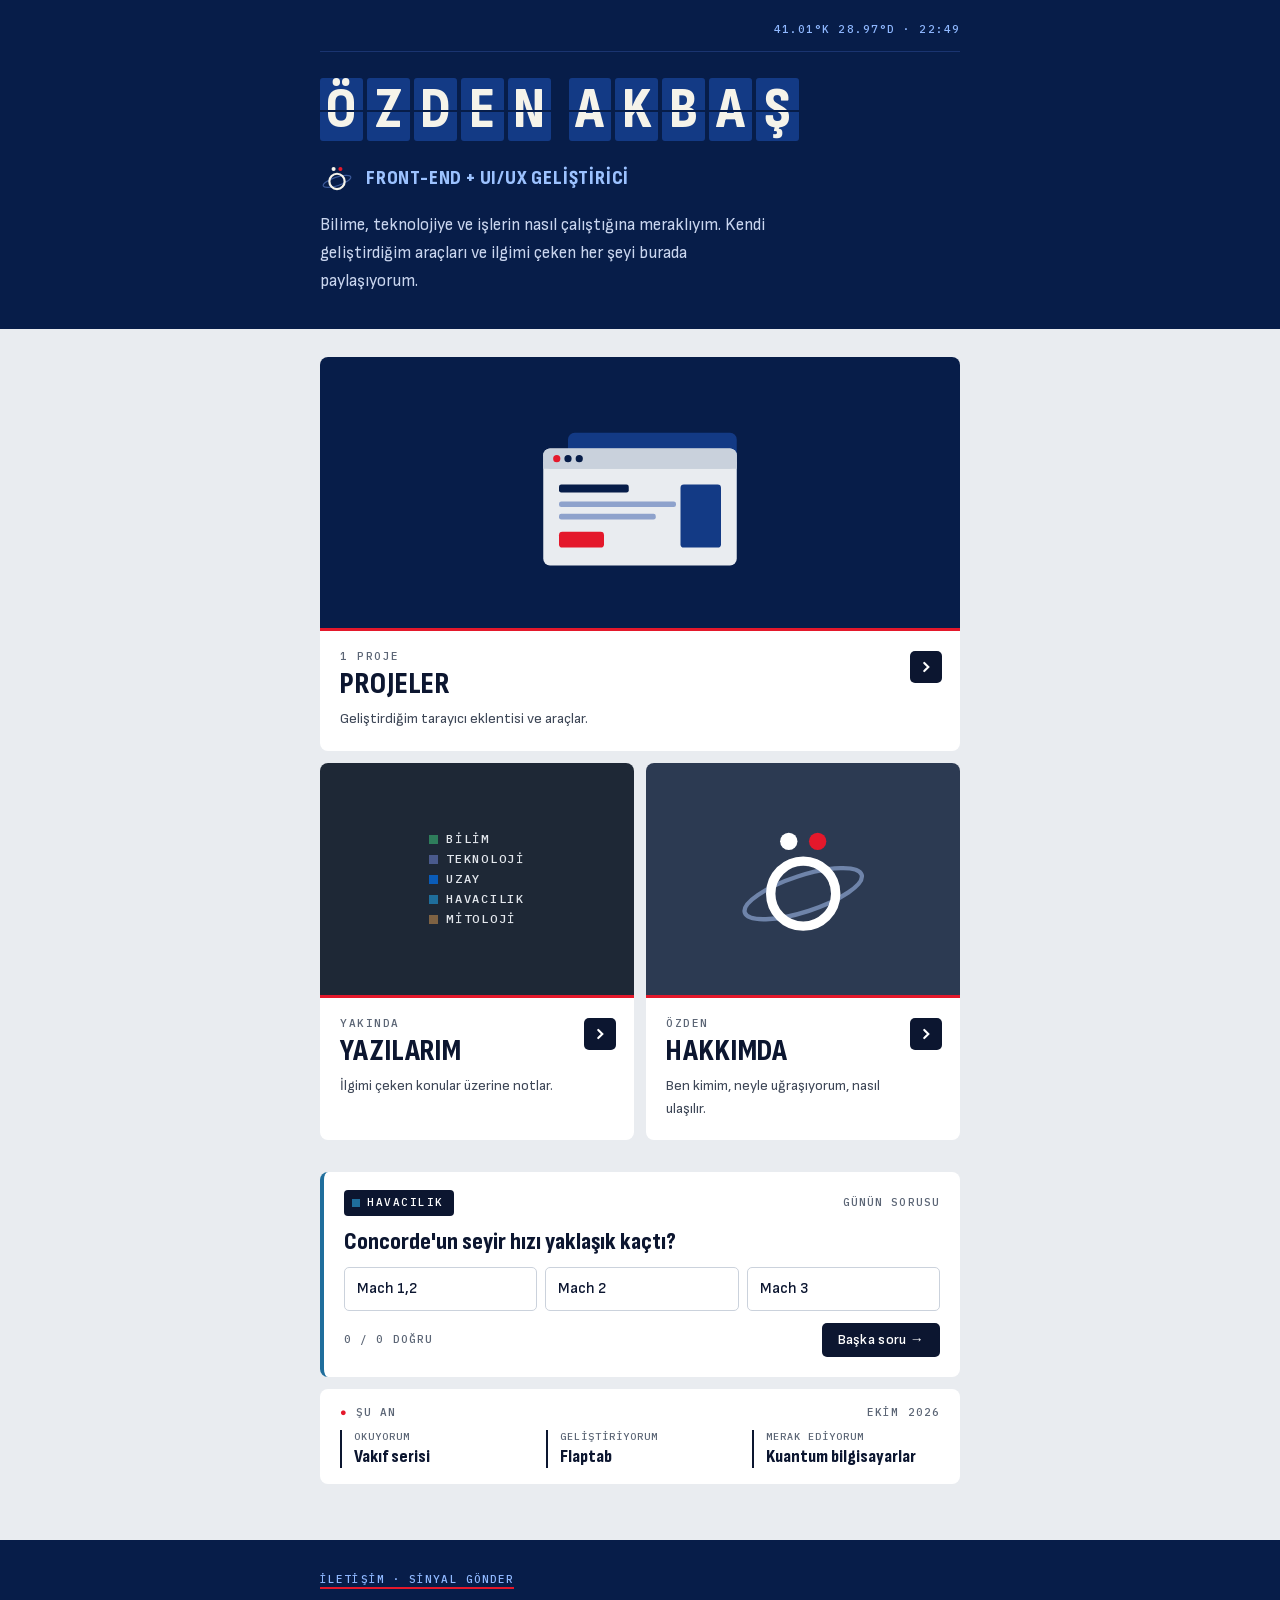
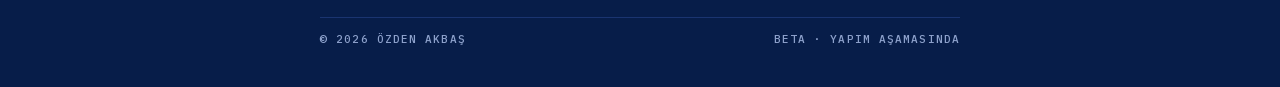
==== commit e5c29ccd: "Font ailesi Sofia Sans'a geçti, eğitim metni güncellendi Barlow yerine Sofia Sans Condensed (başlıkl" ====
--- a/index.html
+++ b/index.html
@@ -13,8 +13,8 @@
 <link rel="manifest" href="/site.webmanifest">
 <link rel="sitemap" href="/sitemap.xml">
 
-<link rel="preload" href="/fonts/barlow-condensed-700.woff2" as="font" type="font/woff2" crossorigin>
-<link rel="preload" href="/fonts/barlow-400.woff2" as="font" type="font/woff2" crossorigin>
+<link rel="preload" href="/fonts/sofia-sans-condensed-800.woff2" as="font" type="font/woff2" crossorigin>
+<link rel="preload" href="/fonts/sofia-sans-400.woff2" as="font" type="font/woff2" crossorigin>
 
 <meta property="og:site_name" content="Özden Akbaş">
 <meta property="og:locale" content="tr_TR">
--- a/assets/site.css
+++ b/assets/site.css
@@ -1,83 +1,3 @@
-@font-face {
-  font-family: 'Barlow';
-  font-style: normal;
-  font-weight: 400;
-  font-display: swap;
-  src: url(/fonts/barlow-400-ext.woff2) format('woff2');
-  unicode-range: U+0100-02BA, U+02BD-02C5, U+02C7-02CC, U+02CE-02D7, U+02DD-02FF, U+0304, U+0308, U+0329, U+1D00-1DBF, U+1E00-1E9F, U+1EF2-1EFF, U+2020, U+20A0-20AB, U+20AD-20C4, U+2113, U+2C60-2C7F, U+A720-A7FF;
-}
-@font-face {
-  font-family: 'Barlow';
-  font-style: normal;
-  font-weight: 400;
-  font-display: swap;
-  src: url(/fonts/barlow-400.woff2) format('woff2');
-  unicode-range: U+0000-00FF, U+0131, U+0152-0153, U+02BB-02BC, U+02C6, U+02DA, U+02DC, U+0304, U+0308, U+0329, U+2000-206F, U+20AC, U+2122, U+2191, U+2193, U+2212, U+2215, U+FEFF, U+FFFD;
-}
-@font-face {
-  font-family: 'Barlow';
-  font-style: normal;
-  font-weight: 500;
-  font-display: swap;
-  src: url(/fonts/barlow-500-ext.woff2) format('woff2');
-  unicode-range: U+0100-02BA, U+02BD-02C5, U+02C7-02CC, U+02CE-02D7, U+02DD-02FF, U+0304, U+0308, U+0329, U+1D00-1DBF, U+1E00-1E9F, U+1EF2-1EFF, U+2020, U+20A0-20AB, U+20AD-20C4, U+2113, U+2C60-2C7F, U+A720-A7FF;
-}
-@font-face {
-  font-family: 'Barlow';
-  font-style: normal;
-  font-weight: 500;
-  font-display: swap;
-  src: url(/fonts/barlow-500.woff2) format('woff2');
-  unicode-range: U+0000-00FF, U+0131, U+0152-0153, U+02BB-02BC, U+02C6, U+02DA, U+02DC, U+0304, U+0308, U+0329, U+2000-206F, U+20AC, U+2122, U+2191, U+2193, U+2212, U+2215, U+FEFF, U+FFFD;
-}
-@font-face {
-  font-family: 'Barlow';
-  font-style: normal;
-  font-weight: 600;
-  font-display: swap;
-  src: url(/fonts/barlow-600-ext.woff2) format('woff2');
-  unicode-range: U+0100-02BA, U+02BD-02C5, U+02C7-02CC, U+02CE-02D7, U+02DD-02FF, U+0304, U+0308, U+0329, U+1D00-1DBF, U+1E00-1E9F, U+1EF2-1EFF, U+2020, U+20A0-20AB, U+20AD-20C4, U+2113, U+2C60-2C7F, U+A720-A7FF;
-}
-@font-face {
-  font-family: 'Barlow';
-  font-style: normal;
-  font-weight: 600;
-  font-display: swap;
-  src: url(/fonts/barlow-600.woff2) format('woff2');
-  unicode-range: U+0000-00FF, U+0131, U+0152-0153, U+02BB-02BC, U+02C6, U+02DA, U+02DC, U+0304, U+0308, U+0329, U+2000-206F, U+20AC, U+2122, U+2191, U+2193, U+2212, U+2215, U+FEFF, U+FFFD;
-}
-@font-face {
-  font-family: 'Barlow Condensed';
-  font-style: normal;
-  font-weight: 600;
-  font-display: swap;
-  src: url(/fonts/barlow-condensed-600-ext.woff2) format('woff2');
-  unicode-range: U+0100-02BA, U+02BD-02C5, U+02C7-02CC, U+02CE-02D7, U+02DD-02FF, U+0304, U+0308, U+0329, U+1D00-1DBF, U+1E00-1E9F, U+1EF2-1EFF, U+2020, U+20A0-20AB, U+20AD-20C4, U+2113, U+2C60-2C7F, U+A720-A7FF;
-}
-@font-face {
-  font-family: 'Barlow Condensed';
-  font-style: normal;
-  font-weight: 600;
-  font-display: swap;
-  src: url(/fonts/barlow-condensed-600.woff2) format('woff2');
-  unicode-range: U+0000-00FF, U+0131, U+0152-0153, U+02BB-02BC, U+02C6, U+02DA, U+02DC, U+0304, U+0308, U+0329, U+2000-206F, U+20AC, U+2122, U+2191, U+2193, U+2212, U+2215, U+FEFF, U+FFFD;
-}
-@font-face {
-  font-family: 'Barlow Condensed';
-  font-style: normal;
-  font-weight: 700;
-  font-display: swap;
-  src: url(/fonts/barlow-condensed-700-ext.woff2) format('woff2');
-  unicode-range: U+0100-02BA, U+02BD-02C5, U+02C7-02CC, U+02CE-02D7, U+02DD-02FF, U+0304, U+0308, U+0329, U+1D00-1DBF, U+1E00-1E9F, U+1EF2-1EFF, U+2020, U+20A0-20AB, U+20AD-20C4, U+2113, U+2C60-2C7F, U+A720-A7FF;
-}
-@font-face {
-  font-family: 'Barlow Condensed';
-  font-style: normal;
-  font-weight: 700;
-  font-display: swap;
-  src: url(/fonts/barlow-condensed-700.woff2) format('woff2');
-  unicode-range: U+0000-00FF, U+0131, U+0152-0153, U+02BB-02BC, U+02C6, U+02DA, U+02DC, U+0304, U+0308, U+0329, U+2000-206F, U+20AC, U+2122, U+2191, U+2193, U+2212, U+2215, U+FEFF, U+FFFD;
-}
 @font-face {
   font-family: 'IBM Plex Mono';
   font-style: normal;
@@ -92,6 +12,70 @@
   font-weight: 500;
   font-display: swap;
   src: url(/fonts/ibm-plex-mono-500.woff2) format('woff2');
+  unicode-range: U+0000-00FF, U+0131, U+0152-0153, U+02BB-02BC, U+02C6, U+02DA, U+02DC, U+0304, U+0308, U+0329, U+2000-206F, U+20AC, U+2122, U+2191, U+2193, U+2212, U+2215, U+FEFF, U+FFFD;
+}
+@font-face {
+  font-family: 'Sofia Sans';
+  font-style: normal;
+  font-weight: 400;
+  font-display: swap;
+  src: url(/fonts/sofia-sans-400-ext.woff2) format('woff2');
+  unicode-range: U+0100-02BA, U+02BD-02C5, U+02C7-02CC, U+02CE-02D7, U+02DD-02FF, U+0304, U+0308, U+0329, U+1D00-1DBF, U+1E00-1E9F, U+1EF2-1EFF, U+2020, U+20A0-20AB, U+20AD-20C4, U+2113, U+2C60-2C7F, U+A720-A7FF;
+}
+@font-face {
+  font-family: 'Sofia Sans';
+  font-style: normal;
+  font-weight: 400;
+  font-display: swap;
+  src: url(/fonts/sofia-sans-400.woff2) format('woff2');
+  unicode-range: U+0000-00FF, U+0131, U+0152-0153, U+02BB-02BC, U+02C6, U+02DA, U+02DC, U+0304, U+0308, U+0329, U+2000-206F, U+20AC, U+2122, U+2191, U+2193, U+2212, U+2215, U+FEFF, U+FFFD;
+}
+@font-face {
+  font-family: 'Sofia Sans';
+  font-style: normal;
+  font-weight: 500;
+  font-display: swap;
+  src: url(/fonts/sofia-sans-500-ext.woff2) format('woff2');
+  unicode-range: U+0100-02BA, U+02BD-02C5, U+02C7-02CC, U+02CE-02D7, U+02DD-02FF, U+0304, U+0308, U+0329, U+1D00-1DBF, U+1E00-1E9F, U+1EF2-1EFF, U+2020, U+20A0-20AB, U+20AD-20C4, U+2113, U+2C60-2C7F, U+A720-A7FF;
+}
+@font-face {
+  font-family: 'Sofia Sans';
+  font-style: normal;
+  font-weight: 500;
+  font-display: swap;
+  src: url(/fonts/sofia-sans-500.woff2) format('woff2');
+  unicode-range: U+0000-00FF, U+0131, U+0152-0153, U+02BB-02BC, U+02C6, U+02DA, U+02DC, U+0304, U+0308, U+0329, U+2000-206F, U+20AC, U+2122, U+2191, U+2193, U+2212, U+2215, U+FEFF, U+FFFD;
+}
+@font-face {
+  font-family: 'Sofia Sans';
+  font-style: normal;
+  font-weight: 600;
+  font-display: swap;
+  src: url(/fonts/sofia-sans-600-ext.woff2) format('woff2');
+  unicode-range: U+0100-02BA, U+02BD-02C5, U+02C7-02CC, U+02CE-02D7, U+02DD-02FF, U+0304, U+0308, U+0329, U+1D00-1DBF, U+1E00-1E9F, U+1EF2-1EFF, U+2020, U+20A0-20AB, U+20AD-20C4, U+2113, U+2C60-2C7F, U+A720-A7FF;
+}
+@font-face {
+  font-family: 'Sofia Sans';
+  font-style: normal;
+  font-weight: 600;
+  font-display: swap;
+  src: url(/fonts/sofia-sans-600.woff2) format('woff2');
+  unicode-range: U+0000-00FF, U+0131, U+0152-0153, U+02BB-02BC, U+02C6, U+02DA, U+02DC, U+0304, U+0308, U+0329, U+2000-206F, U+20AC, U+2122, U+2191, U+2193, U+2212, U+2215, U+FEFF, U+FFFD;
+}
+@font-face {
+  font-family: 'Sofia Sans Condensed';
+  font-style: normal;
+  font-weight: 800;
+  font-display: swap;
+  src: url(/fonts/sofia-sans-condensed-800-ext.woff2) format('woff2');
+  unicode-range: U+0100-02BA, U+02BD-02C5, U+02C7-02CC, U+02CE-02D7, U+02DD-02FF, U+0304, U+0308, U+0329, U+1D00-1DBF, U+1E00-1E9F, U+1EF2-1EFF, U+2020, U+20A0-20AB, U+20AD-20C4, U+2113, U+2C60-2C7F, U+A720-A7FF;
+}
+@font-face {
+  font-family: 'Sofia Sans Condensed';
+  font-style: normal;
+  font-weight: 800;
+  font-display: swap;
+  src: url(/fonts/sofia-sans-condensed-800.woff2) format('woff2');
   unicode-range: U+0000-00FF, U+0131, U+0152-0153, U+02BB-02BC, U+02C6, U+02DA, U+02DC, U+0304, U+0308, U+0329, U+2000-206F, U+20AC, U+2122, U+2191, U+2193, U+2212, U+2215, U+FEFF, U+FFFD;
 }
 
@@ -118,14 +102,14 @@
   --c-uzay: #0A5CB8;
   --c-havacilik: #1F6E9C;
   --c-mitoloji: #7E6243;
-  --display: "Barlow Condensed", "Arial Narrow", "Roboto Condensed", sans-serif;
-  --body: "Barlow", "Helvetica Neue", Arial, sans-serif;
+  --display: "Sofia Sans Condensed", "Arial Narrow", "Roboto Condensed", sans-serif;
+  --body: "Sofia Sans", "Helvetica Neue", Arial, sans-serif;
   --mono: "IBM Plex Mono", ui-monospace, Menlo, monospace;
   --col: 640px;
   color-scheme: light;
 }
 * { box-sizing: border-box; }
-body { margin: 0; background: var(--bg); color: var(--ink); font: 16px/1.6 var(--body); }
+body { margin: 0; background: var(--bg); color: var(--ink); font: 16.5px/1.6 var(--body); }
 a { color: inherit; text-decoration: none; }
 :focus-visible { outline: 2px solid var(--amber); outline-offset: 3px; border-radius: 4px; }
 .col { max-width: var(--col); margin-inline: auto; }
@@ -139,7 +123,7 @@
 .board-top .live::before { content: ""; width: 7px; height: 7px; border-radius: 50%; background: var(--amber); }
 @media (prefers-reduced-motion: no-preference) { .board-top .live::before { animation: blink 2s ease-in-out infinite; } }
 @keyframes blink { 50% { opacity: .25; } }
-.name { display: flex; flex-wrap: wrap; gap: 8px 18px; margin: 26px 0 0; font: 700 clamp(36px, 10.5vw, 58px)/1 var(--display); }
+.name { display: flex; flex-wrap: wrap; gap: 8px 18px; margin: 26px 0 0; font: 800 clamp(36px, 10.5vw, 58px)/1 var(--display); }
 .word { display: inline-flex; gap: 4px; }
 .tile {
   position: relative; display: inline-grid; place-items: center; width: .74em; height: 1.08em;
@@ -149,7 +133,7 @@
 .tile.flip { animation: flip .1s linear; }
 @keyframes flip { 50% { transform: scaleY(.1); } }
 .role { display: flex; align-items: center; gap: 12px; margin-top: 20px; flex-wrap: wrap; }
-.role .tag { font: 700 20px/1 var(--display); letter-spacing: .04em; color: #FFFFFF; text-transform: uppercase; }
+.role .tag { font: 800 20px/1 var(--display); letter-spacing: .04em; color: #FFFFFF; text-transform: uppercase; }
 .logo { width: 34px; height: 34px; flex: none; }
 .bio { margin: 16px 0 0; color: #C9D5EE; font-size: 17px; line-height: 1.65; max-width: 52ch; }
 #sat { transform-origin: 20px 22px; }
@@ -172,14 +156,14 @@
 .hcard:hover .vis > * { transform: scale(1.05); }
 .hcard .body { position: relative; padding: 18px 60px 20px 20px; display: grid; gap: 4px; align-content: start; }
 .hcard .code { color: var(--muted); }
-.hcard h2 { margin: 0; font: 700 28px/1.05 var(--display); letter-spacing: .01em; text-transform: uppercase; }
+.hcard h2 { margin: 0; font: 800 28px/1.05 var(--display); letter-spacing: .01em; text-transform: uppercase; }
 .hcard p { margin: 4px 0 0; font-size: 14.5px; line-height: 1.55; color: #3E4757; }
 .go { position: absolute; right: 18px; top: 20px; width: 32px; height: 32px; border-radius: 50%; background: var(--ink); display: grid; place-items: center; transition: background .25s, transform .25s; }
 .go svg { width: 14px; height: 14px; }
 .hcard:hover .go { background: var(--amber); transform: translateX(3px); }
 
 .v-proj { background: var(--board); width: 100%; height: 100%; display: grid; place-items: center; gap: 12px; align-content: center; }
-.v-proj .tiles { display: flex; gap: 4px; font: 700 clamp(26px, 6vw, 40px)/1 var(--display); }
+.v-proj .tiles { display: flex; gap: 4px; font: 800 clamp(26px, 6vw, 40px)/1 var(--display); }
 .v-proj .tiles i { font-style: normal; position: relative; display: grid; place-items: center; width: .78em; height: 1.12em; background: var(--tile); color: var(--tile-fg); border-radius: 4px; }
 .v-proj .tiles i::after { content: ""; position: absolute; left: 0; right: 0; top: 50%; height: 2px; background: var(--board); }
 .v-proj small { color: var(--sky); }
@@ -198,7 +182,7 @@
 .quiz-head { display: flex; justify-content: space-between; align-items: center; gap: 10px; color: var(--muted); }
 .quiz-head .topic { display: inline-flex; align-items: center; gap: 7px; }
 .quiz-head .topic::before { content: ""; width: 8px; height: 8px; border-radius: 2px; background: var(--c, var(--amber)); }
-.quiz h3 { margin: 0; font: 700 24px/1.15 var(--display); text-wrap: balance; }
+.quiz h3 { margin: 0; font: 800 24px/1.15 var(--display); text-wrap: balance; }
 .opts { display: grid; grid-template-columns: repeat(3, 1fr); gap: 8px; }
 .opt {
   font: 600 15px/1.3 var(--body); color: var(--ink); text-align: left; background: var(--bg); border: 1.5px solid transparent;
@@ -222,13 +206,13 @@
 .now ul { list-style: none; margin: 0; padding: 0; display: grid; grid-template-columns: repeat(3, 1fr); gap: 10px 18px; }
 .now li { display: grid; gap: 2px; min-width: 0; }
 .now li .code { color: var(--muted); font-size: 10px; }
-.now li span:last-child { font: 700 18px/1.2 var(--display); }
+.now li span:last-child { font: 800 18px/1.2 var(--display); }
 @media (max-width: 460px) { .now ul { grid-template-columns: 1fr; } }
 
 footer { margin-top: 56px; background: var(--board); color: var(--tile-fg); padding: 32px 16px 40px; }
 footer .col { display: grid; gap: 10px; }
 footer .code { color: var(--sky); }
-footer h2 { margin: 0; font: 700 30px/1.05 var(--display); text-transform: uppercase; letter-spacing: .02em; }
+footer h2 { margin: 0; font: 800 30px/1.05 var(--display); text-transform: uppercase; letter-spacing: .02em; }
 footer a { color: var(--tile-fg); border-bottom: 2px solid var(--amber); width: fit-content; font-weight: 600; }
 footer .fine { margin-top: 18px; padding-top: 14px; border-top: 1px solid var(--board-2); display: flex; justify-content: space-between; gap: 10px; flex-wrap: wrap; color: #8EA2CC; }
 
@@ -318,7 +302,7 @@
 .back:hover { color: var(--amber); }
 .back:hover .arr { transform: translateX(-3px); }
 .panel { background: var(--surface); border-radius: 8px; padding: 22px 22px 24px; display: grid; gap: 14px; }
-.panel h2, .ab h1 { margin: 0; font: 700 22px/1.1 var(--display); letter-spacing: .03em; text-transform: uppercase; display: flex; align-items: center; gap: 10px; }
+.panel h2, .ab h1 { margin: 0; font: 800 22px/1.1 var(--display); letter-spacing: .03em; text-transform: uppercase; display: flex; align-items: center; gap: 10px; }
 .panel h2::before { content: ""; width: 10px; height: 10px; background: var(--amber); flex: none; }
 .ab h1 { font-size: clamp(34px, 8vw, 46px); }
 .ab-lead { margin: 0; font-size: 18px; line-height: 1.65; color: #2A3446; max-width: 60ch; }
@@ -331,12 +315,12 @@
 .doing li { display: grid; gap: 6px; align-content: start; }
 .doing .ic { width: 38px; height: 38px; border-radius: 5px; background: var(--ink); display: grid; place-items: center; margin-bottom: 4px; }
 .doing .ic svg { width: 18px; height: 18px; }
-.doing b { font: 700 19px/1.15 var(--display); letter-spacing: .02em; text-transform: uppercase; }
+.doing b { font: 800 19px/1.15 var(--display); letter-spacing: .02em; text-transform: uppercase; }
 .doing span { font-size: 14.5px; line-height: 1.55; color: #3E4757; }
 .shelf { list-style: none; margin: 0; padding: 0; display: grid; grid-template-columns: repeat(3, 1fr); gap: 12px; }
 .shelf li { display: grid; gap: 8px; align-content: start; min-width: 0; }
 .cover { aspect-ratio: 3 / 4; max-width: 100%; border-radius: 5px; background: var(--cv); color: #F4F2EC; padding: 12px; display: grid; align-content: space-between; border-bottom: 5px solid var(--cb); }
-.cover b { font: 700 clamp(17px, 3.6vw, 24px)/1.02 var(--display); text-transform: uppercase; letter-spacing: .02em; hyphens: none; }
+.cover b { font: 800 clamp(17px, 3.6vw, 24px)/1.02 var(--display); text-transform: uppercase; letter-spacing: .02em; hyphens: none; }
 .ab section, .ab section + section { margin-top: 0; }
 .cover small { font: 500 9.5px/1.3 var(--mono); letter-spacing: .1em; text-transform: uppercase; opacity: .8; }
 .shelf p { margin: 0; font-size: 13.5px; line-height: 1.5; color: #3E4757; }
@@ -375,7 +359,7 @@
 .areas li { display: flex; align-items: center; gap: 12px; padding: 14px; border: 1px solid var(--line); border-radius: 6px; }
 .areas .ic { width: 38px; height: 38px; border-radius: 5px; background: var(--ink); display: grid; place-items: center; flex: none; }
 .areas .ic svg { width: 18px; height: 18px; }
-.areas b { font: 700 18px/1.15 var(--display); letter-spacing: .02em; text-transform: uppercase; }
+.areas b { font: 800 18px/1.15 var(--display); letter-spacing: .02em; text-transform: uppercase; }
 .areas li.now-on { border-color: var(--amber); }
 .areas li.now-on .ic { background: var(--amber); }
 .areas small { display: block; color: var(--amber); margin-top: 3px; }
@@ -387,7 +371,7 @@
 .proj .stage { background: var(--board); padding: 28px 18px; display: grid; justify-items: center; gap: 16px; border-bottom: 3px solid var(--amber); }
 .proj .info { padding: 22px 22px 24px; display: grid; gap: 14px; }
 .proj-head { display: flex; justify-content: space-between; align-items: flex-start; gap: 12px; flex-wrap: wrap; }
-.proj-head h2 { margin: 0; font: 700 34px/1 var(--display); letter-spacing: .03em; text-transform: uppercase; }
+.proj-head h2 { margin: 0; font: 800 34px/1 var(--display); letter-spacing: .03em; text-transform: uppercase; }
 .proj-head .code { color: var(--muted); display: block; margin-top: 6px; }
 .status { font: 500 10.5px/1 var(--mono); letter-spacing: .12em; text-transform: uppercase; padding: 7px 9px; border-radius: 4px; background: var(--ink); color: #fff; white-space: nowrap; }
 .status.dev { background: #FCE8EA; color: #9A0F1C; }
@@ -405,7 +389,7 @@
 /* Flaptab logo */
 .ft-logo { display: grid; justify-items: center; gap: 14px; padding: 18px 0 8px; }
 .ft-logo svg { width: clamp(96px, 26vw, 132px); height: auto; }
-.ft-logo b { font: 700 28px/1 var(--display); letter-spacing: .12em; text-transform: uppercase; color: #fff; }
+.ft-logo b { font: 800 28px/1 var(--display); letter-spacing: .12em; text-transform: uppercase; color: #fff; }
 
 
 
@@ -436,5 +420,5 @@
 .topics li::before { content: ""; width: 9px; height: 9px; background: var(--c); }
 .empty { border: 1px dashed #C3CAD5; border-radius: 8px; padding: 34px 22px; display: grid; justify-items: center; gap: 10px; text-align: center; }
 .empty .code { color: var(--amber); }
-.empty b { font: 700 24px/1.1 var(--display); letter-spacing: .03em; text-transform: uppercase; }
+.empty b { font: 800 24px/1.1 var(--display); letter-spacing: .03em; text-transform: uppercase; }
 .empty p { margin: 0; font-size: 15px; line-height: 1.6; color: #3E4757; max-width: 42ch; }
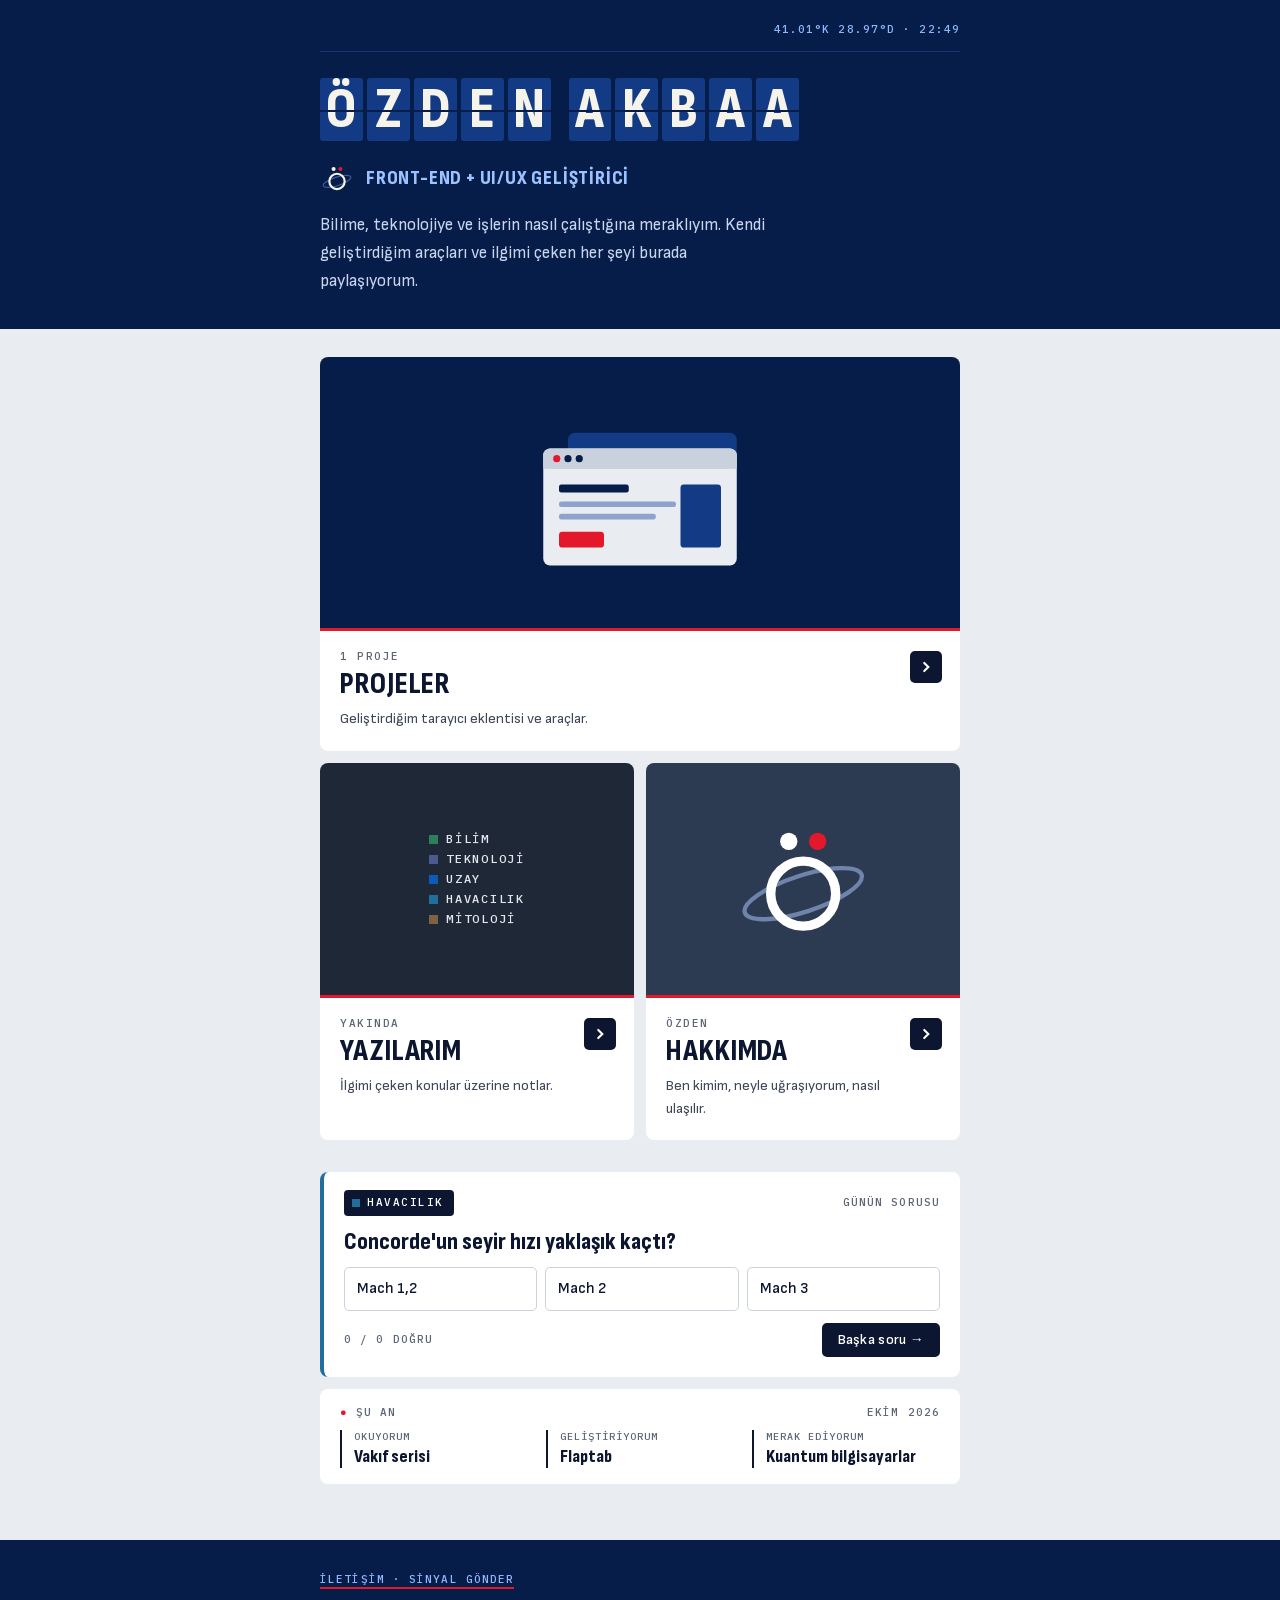
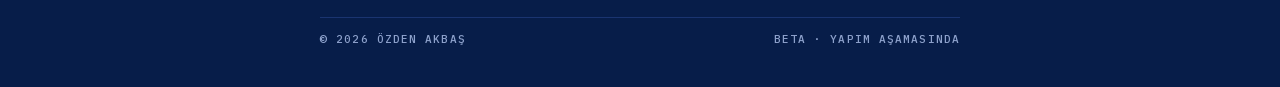
==== commit 0a603de4: "Sayfa geçişlerinde başlık harflerinin sonradan değişmesi giderildi - Türkçe harf dosyaları (latin-ex" ====
--- a/index.html
+++ b/index.html
@@ -13,8 +13,12 @@
 <link rel="manifest" href="/site.webmanifest">
 <link rel="sitemap" href="/sitemap.xml">
 
+<link rel="preload" href="/fonts/ibm-plex-mono-500-ext.woff2" as="font" type="font/woff2" crossorigin>
+<link rel="preload" href="/fonts/ibm-plex-mono-500.woff2" as="font" type="font/woff2" crossorigin>
+<link rel="preload" href="/fonts/sofia-sans-ext.woff2" as="font" type="font/woff2" crossorigin>
+<link rel="preload" href="/fonts/sofia-sans.woff2" as="font" type="font/woff2" crossorigin>
+<link rel="preload" href="/fonts/sofia-sans-condensed-800-ext.woff2" as="font" type="font/woff2" crossorigin>
 <link rel="preload" href="/fonts/sofia-sans-condensed-800.woff2" as="font" type="font/woff2" crossorigin>
-<link rel="preload" href="/fonts/sofia-sans-400.woff2" as="font" type="font/woff2" crossorigin>
 
 <meta property="og:site_name" content="Özden Akbaş">
 <meta property="og:locale" content="tr_TR">
@@ -68,7 +72,7 @@
     <div class="board-top code">
       <span id="now">41.01°K 28.97°D</span>
     </div>
-    <h1 class="name" id="name" aria-label="Özden Akbaş">Özden Akbaş</h1>
+    <h1 class="name" id="name" aria-label="Özden Akbaş"><span class="word" aria-hidden="true"><span class="tile" data-c="Ö">Ö</span><span class="tile" data-c="Z">Z</span><span class="tile" data-c="D">D</span><span class="tile" data-c="E">E</span><span class="tile" data-c="N">N</span></span><span class="word" aria-hidden="true"><span class="tile" data-c="A">A</span><span class="tile" data-c="K">K</span><span class="tile" data-c="B">B</span><span class="tile" data-c="A">A</span><span class="tile" data-c="Ş">Ş</span></span></h1>
     <div class="role">
       <svg class="logo" viewBox="0 0 40 40" aria-hidden="true">
         <ellipse cx="20" cy="24" rx="17" ry="5" fill="none" stroke="#3C5A9A" stroke-width="1.4" transform="rotate(-18 20 24)"/>
--- a/assets/site.css
+++ b/assets/site.css
@@ -17,56 +17,24 @@
 @font-face {
   font-family: 'Sofia Sans';
   font-style: normal;
-  font-weight: 400;
+  font-weight: 400 600;
   font-display: swap;
-  src: url(/fonts/sofia-sans-400-ext.woff2) format('woff2');
+  src: url(/fonts/sofia-sans-ext.woff2) format('woff2');
   unicode-range: U+0100-02BA, U+02BD-02C5, U+02C7-02CC, U+02CE-02D7, U+02DD-02FF, U+0304, U+0308, U+0329, U+1D00-1DBF, U+1E00-1E9F, U+1EF2-1EFF, U+2020, U+20A0-20AB, U+20AD-20C4, U+2113, U+2C60-2C7F, U+A720-A7FF;
 }
 @font-face {
   font-family: 'Sofia Sans';
   font-style: normal;
-  font-weight: 400;
+  font-weight: 400 600;
   font-display: swap;
-  src: url(/fonts/sofia-sans-400.woff2) format('woff2');
+  src: url(/fonts/sofia-sans.woff2) format('woff2');
   unicode-range: U+0000-00FF, U+0131, U+0152-0153, U+02BB-02BC, U+02C6, U+02DA, U+02DC, U+0304, U+0308, U+0329, U+2000-206F, U+20AC, U+2122, U+2191, U+2193, U+2212, U+2215, U+FEFF, U+FFFD;
 }
 @font-face {
-  font-family: 'Sofia Sans';
-  font-style: normal;
-  font-weight: 500;
-  font-display: swap;
-  src: url(/fonts/sofia-sans-500-ext.woff2) format('woff2');
-  unicode-range: U+0100-02BA, U+02BD-02C5, U+02C7-02CC, U+02CE-02D7, U+02DD-02FF, U+0304, U+0308, U+0329, U+1D00-1DBF, U+1E00-1E9F, U+1EF2-1EFF, U+2020, U+20A0-20AB, U+20AD-20C4, U+2113, U+2C60-2C7F, U+A720-A7FF;
-}
-@font-face {
-  font-family: 'Sofia Sans';
-  font-style: normal;
-  font-weight: 500;
-  font-display: swap;
-  src: url(/fonts/sofia-sans-500.woff2) format('woff2');
-  unicode-range: U+0000-00FF, U+0131, U+0152-0153, U+02BB-02BC, U+02C6, U+02DA, U+02DC, U+0304, U+0308, U+0329, U+2000-206F, U+20AC, U+2122, U+2191, U+2193, U+2212, U+2215, U+FEFF, U+FFFD;
-}
-@font-face {
-  font-family: 'Sofia Sans';
-  font-style: normal;
-  font-weight: 600;
-  font-display: swap;
-  src: url(/fonts/sofia-sans-600-ext.woff2) format('woff2');
-  unicode-range: U+0100-02BA, U+02BD-02C5, U+02C7-02CC, U+02CE-02D7, U+02DD-02FF, U+0304, U+0308, U+0329, U+1D00-1DBF, U+1E00-1E9F, U+1EF2-1EFF, U+2020, U+20A0-20AB, U+20AD-20C4, U+2113, U+2C60-2C7F, U+A720-A7FF;
-}
-@font-face {
-  font-family: 'Sofia Sans';
-  font-style: normal;
-  font-weight: 600;
-  font-display: swap;
-  src: url(/fonts/sofia-sans-600.woff2) format('woff2');
-  unicode-range: U+0000-00FF, U+0131, U+0152-0153, U+02BB-02BC, U+02C6, U+02DA, U+02DC, U+0304, U+0308, U+0329, U+2000-206F, U+20AC, U+2122, U+2191, U+2193, U+2212, U+2215, U+FEFF, U+FFFD;
-}
-@font-face {
   font-family: 'Sofia Sans Condensed';
   font-style: normal;
   font-weight: 800;
-  font-display: swap;
+  font-display: block;
   src: url(/fonts/sofia-sans-condensed-800-ext.woff2) format('woff2');
   unicode-range: U+0100-02BA, U+02BD-02C5, U+02C7-02CC, U+02CE-02D7, U+02DD-02FF, U+0304, U+0308, U+0329, U+1D00-1DBF, U+1E00-1E9F, U+1EF2-1EFF, U+2020, U+20A0-20AB, U+20AD-20C4, U+2113, U+2C60-2C7F, U+A720-A7FF;
 }
@@ -74,7 +42,7 @@
   font-family: 'Sofia Sans Condensed';
   font-style: normal;
   font-weight: 800;
-  font-display: swap;
+  font-display: block;
   src: url(/fonts/sofia-sans-condensed-800.woff2) format('woff2');
   unicode-range: U+0000-00FF, U+0131, U+0152-0153, U+02BB-02BC, U+02C6, U+02DA, U+02DC, U+0304, U+0308, U+0329, U+2000-206F, U+20AC, U+2122, U+2191, U+2193, U+2212, U+2215, U+FEFF, U+FFFD;
 }
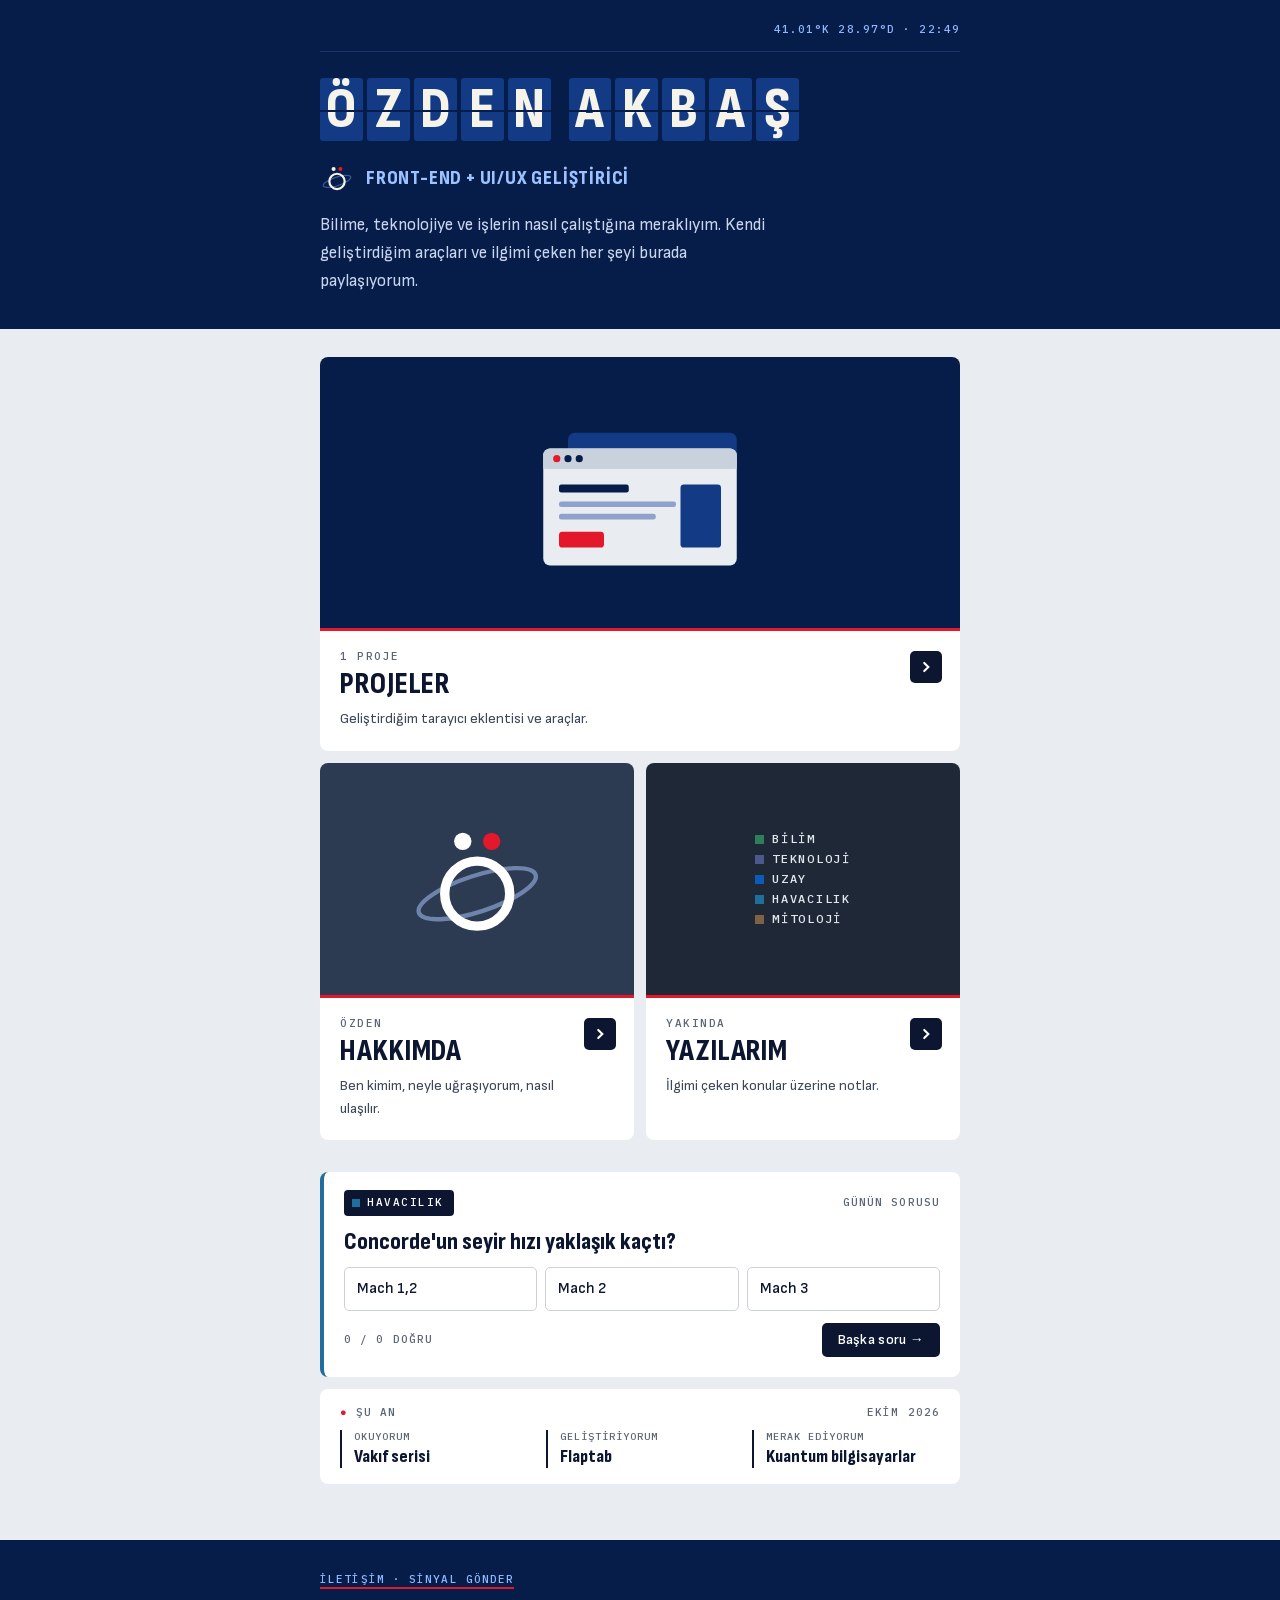
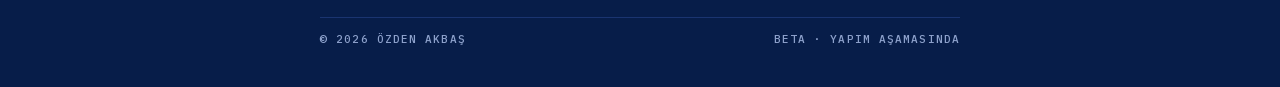
==== commit 29759bcc: "Ana sayfa: Hakkımda kartı Yazılarım'dan önce Co-Authored-By: Claude Opus 5.5 <noreply@anthropic.com>" ====
--- a/index.html
+++ b/index.html
@@ -104,17 +104,17 @@
           </svg></div></div>
           <div class="body"><span class="code">1 proje</span><h2>Projeler</h2><p>Geliştirdiğim tarayıcı eklentisi ve araçlar.</p><span class="go"><svg viewBox="0 0 12 12" fill="none" stroke="#fff" stroke-width="1.8" stroke-linecap="round"><path d="M4.5 2.5L8 6l-3.5 3.5"/></svg></span></div>
         </a>
+        <a class="hcard k-about" href="/hakkimda/">
+          <div class="vis"><div class="v-about">
+            <svg viewBox="0 0 40 40" aria-hidden="true"><ellipse cx="20" cy="24" rx="17" ry="5" fill="none" stroke="#9DB0D6" stroke-width="1.2" transform="rotate(-18 20 24)"/><circle cx="20" cy="24" r="9" fill="none" stroke="#071D49" stroke-width="2.6"/><circle cx="16" cy="9.5" r="2.4" fill="#071D49"/><circle cx="24" cy="9.5" r="2.4" fill="#E4182B"/></svg>
+          </div></div>
+          <div class="body"><span class="code">Özden</span><h2>Hakkımda</h2><p>Ben kimim, neyle uğraşıyorum, nasıl ulaşılır.</p><span class="go"><svg viewBox="0 0 12 12" fill="none" stroke="#fff" stroke-width="1.8" stroke-linecap="round"><path d="M4.5 2.5L8 6l-3.5 3.5"/></svg></span></div>
+        </a>
         <a class="hcard k-notes" href="/yazilar/">
           <div class="vis"><div class="v-notes">
             <span style="--c: var(--c-bilim)">Bilim</span><span style="--c: var(--c-teknoloji)">Teknoloji</span><span style="--c: var(--c-uzay)">Uzay</span><span style="--c: var(--c-havacilik)">Havacılık</span><span style="--c: var(--c-mitoloji)">Mitoloji</span>
           </div></div>
           <div class="body"><span class="code">Yakında</span><h2>Yazılarım</h2><p>İlgimi çeken konular üzerine notlar.</p><span class="go"><svg viewBox="0 0 12 12" fill="none" stroke="#fff" stroke-width="1.8" stroke-linecap="round"><path d="M4.5 2.5L8 6l-3.5 3.5"/></svg></span></div>
-        </a>
-        <a class="hcard k-about" href="/hakkimda/">
-          <div class="vis"><div class="v-about">
-            <svg viewBox="0 0 40 40" aria-hidden="true"><ellipse cx="20" cy="24" rx="17" ry="5" fill="none" stroke="#9DB0D6" stroke-width="1.2" transform="rotate(-18 20 24)"/><circle cx="20" cy="24" r="9" fill="none" stroke="#071D49" stroke-width="2.6"/><circle cx="16" cy="9.5" r="2.4" fill="#071D49"/><circle cx="24" cy="9.5" r="2.4" fill="#E4182B"/></svg>
-          </div></div>
-          <div class="body"><span class="code">Özden</span><h2>Hakkımda</h2><p>Ben kimim, neyle uğraşıyorum, nasıl ulaşılır.</p><span class="go"><svg viewBox="0 0 12 12" fill="none" stroke="#fff" stroke-width="1.8" stroke-linecap="round"><path d="M4.5 2.5L8 6l-3.5 3.5"/></svg></span></div>
         </a>
       </div>
     </section>
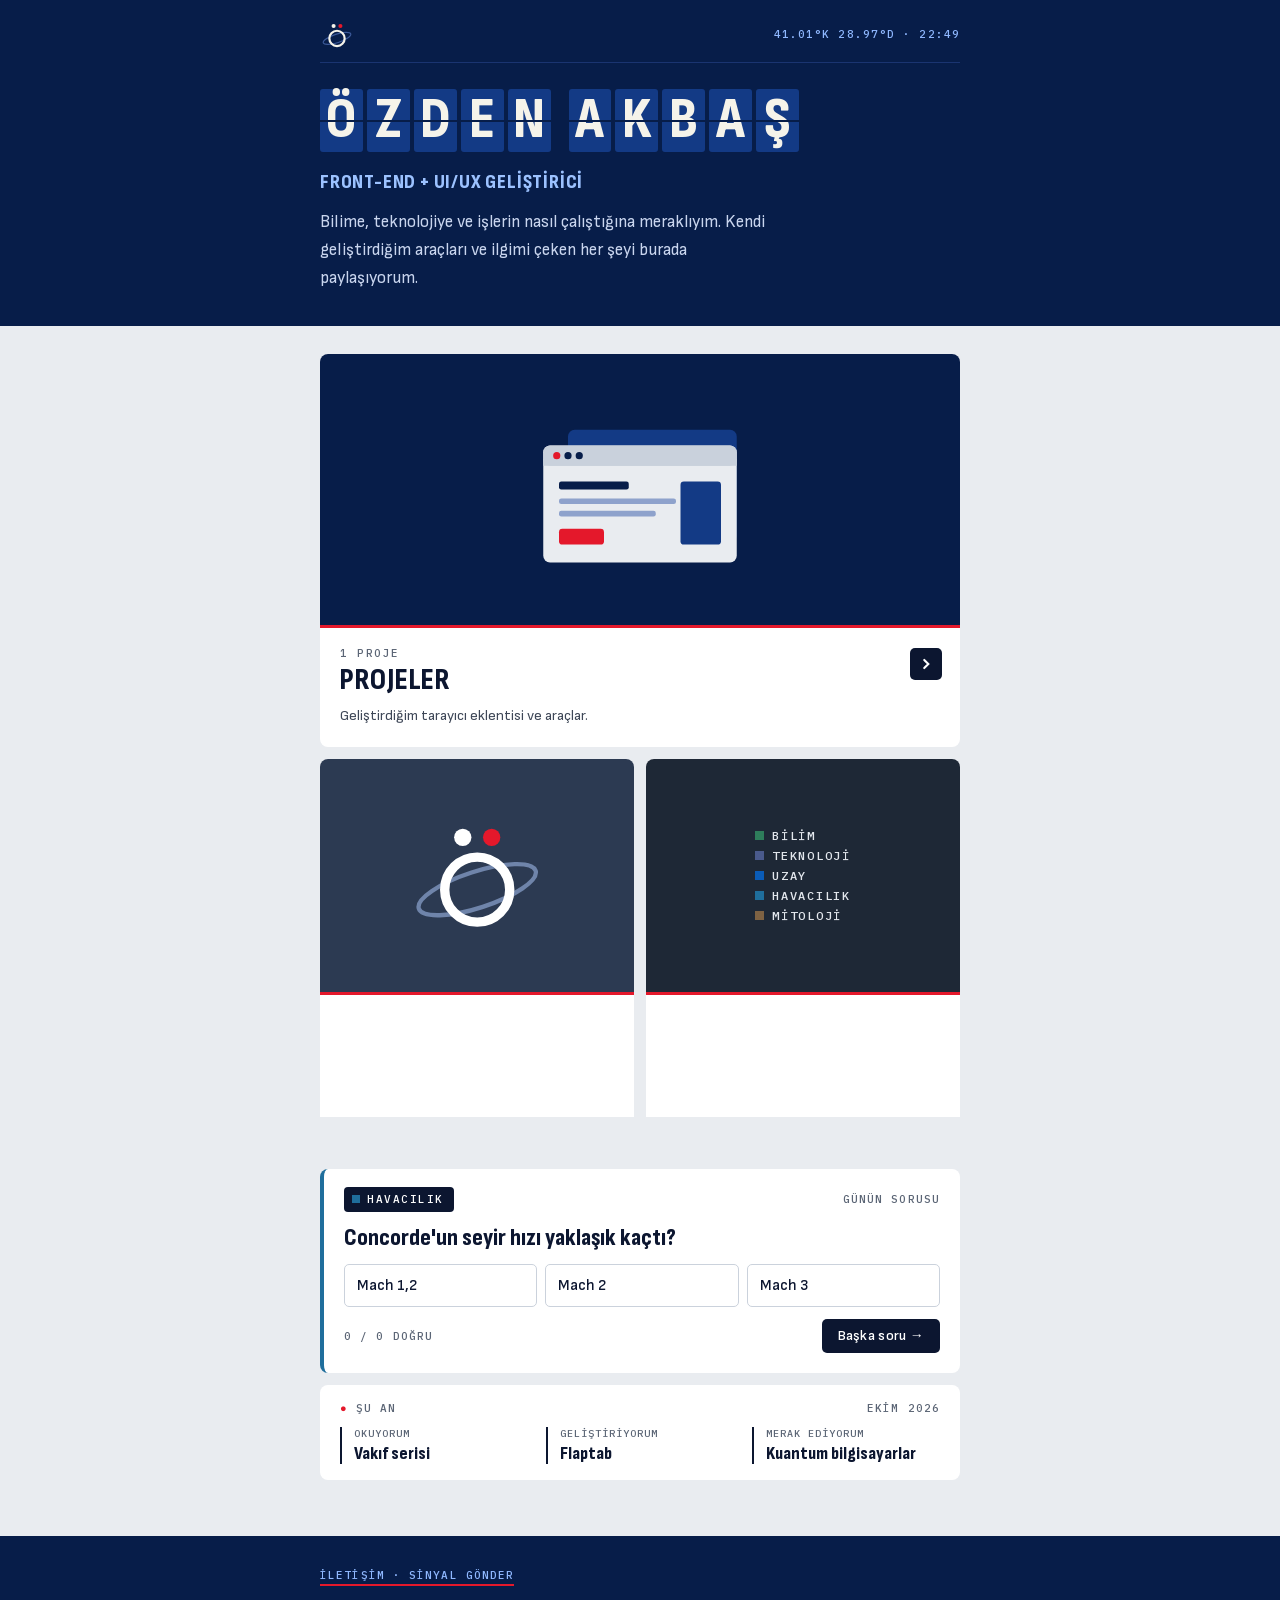
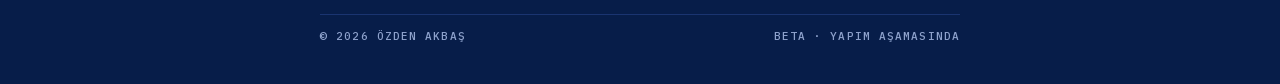
==== commit f041e024: "Header logosu ana sayfaya bağlandı, Flaptab mağaza linki eklendi Co-Authored-By: Claude Opus 5.5 <no" ====
--- a/index.html
+++ b/index.html
@@ -70,16 +70,18 @@
 <header class="board" lang="tr">
   <div class="col">
     <div class="board-top code">
+      <a class="home-link" href="/" aria-label="Ana sayfa">
+        <svg class="logo" viewBox="0 0 40 40" aria-hidden="true">
+          <ellipse cx="20" cy="24" rx="17" ry="5" fill="none" stroke="#3C5A9A" stroke-width="1.4" transform="rotate(-18 20 24)"/>
+          <circle cx="20" cy="24" r="9" fill="none" stroke="#F5F3EA" stroke-width="2.6"/>
+          <circle cx="16" cy="9.5" r="2.4" fill="#F5F3EA"/>
+          <g id="sat"><circle cx="24" cy="9.5" r="2.4" fill="#E4182B"/></g>
+        </svg>
+      </a>
       <span id="now">41.01°K 28.97°D</span>
     </div>
     <h1 class="name" id="name" aria-label="Özden Akbaş"><span class="word" aria-hidden="true"><span class="tile" data-c="Ö">Ö</span><span class="tile" data-c="Z">Z</span><span class="tile" data-c="D">D</span><span class="tile" data-c="E">E</span><span class="tile" data-c="N">N</span></span><span class="word" aria-hidden="true"><span class="tile" data-c="A">A</span><span class="tile" data-c="K">K</span><span class="tile" data-c="B">B</span><span class="tile" data-c="A">A</span><span class="tile" data-c="Ş">Ş</span></span></h1>
     <div class="role">
-      <svg class="logo" viewBox="0 0 40 40" aria-hidden="true">
-        <ellipse cx="20" cy="24" rx="17" ry="5" fill="none" stroke="#3C5A9A" stroke-width="1.4" transform="rotate(-18 20 24)"/>
-        <circle cx="20" cy="24" r="9" fill="none" stroke="#F5F3EA" stroke-width="2.6"/>
-        <circle cx="16" cy="9.5" r="2.4" fill="#F5F3EA"/>
-        <g id="sat"><circle cx="24" cy="9.5" r="2.4" fill="#E4182B"/></g>
-      </svg>
       <span class="tag">Front-End + UI/UX Geliştirici</span>
     </div>
     <p class="bio">Bilime, teknolojiye ve işlerin nasıl çalıştığına meraklıyım. Kendi geliştirdiğim araçları ve ilgimi çeken her şeyi burada paylaşıyorum.</p>
--- a/assets/site.css
+++ b/assets/site.css
@@ -86,7 +86,7 @@
 
 /* Bilgi ekranı */
 .board { background: var(--board); color: var(--tile-fg); padding: 22px 16px 34px; }
-.board-top { display: flex; justify-content: flex-end; align-items: center; gap: 12px; color: var(--sky); padding-bottom: 14px; border-bottom: 1px solid var(--board-2); font-variant-numeric: tabular-nums; }
+.board-top { display: flex; justify-content: space-between; align-items: center; gap: 12px; color: var(--sky); padding-bottom: 14px; border-bottom: 1px solid var(--board-2); font-variant-numeric: tabular-nums; }
 .board-top .live { color: var(--amber); display: inline-flex; align-items: center; gap: 8px; }
 .board-top .live::before { content: ""; width: 7px; height: 7px; border-radius: 50%; background: var(--amber); }
 @media (prefers-reduced-motion: no-preference) { .board-top .live::before { animation: blink 2s ease-in-out infinite; } }
@@ -103,6 +103,8 @@
 .role { display: flex; align-items: center; gap: 12px; margin-top: 20px; flex-wrap: wrap; }
 .role .tag { font: 800 20px/1 var(--display); letter-spacing: .04em; color: #FFFFFF; text-transform: uppercase; }
 .logo { width: 34px; height: 34px; flex: none; }
+.home-link { display: inline-flex; margin: -4px 0; border-radius: 6px; transition: transform .2s; }
+.home-link:hover { transform: scale(1.08); }
 .bio { margin: 16px 0 0; color: #C9D5EE; font-size: 17px; line-height: 1.65; max-width: 52ch; }
 #sat { transform-origin: 20px 22px; }
 @media (prefers-reduced-motion: no-preference) { #sat { animation: orbit 12s linear infinite; } }
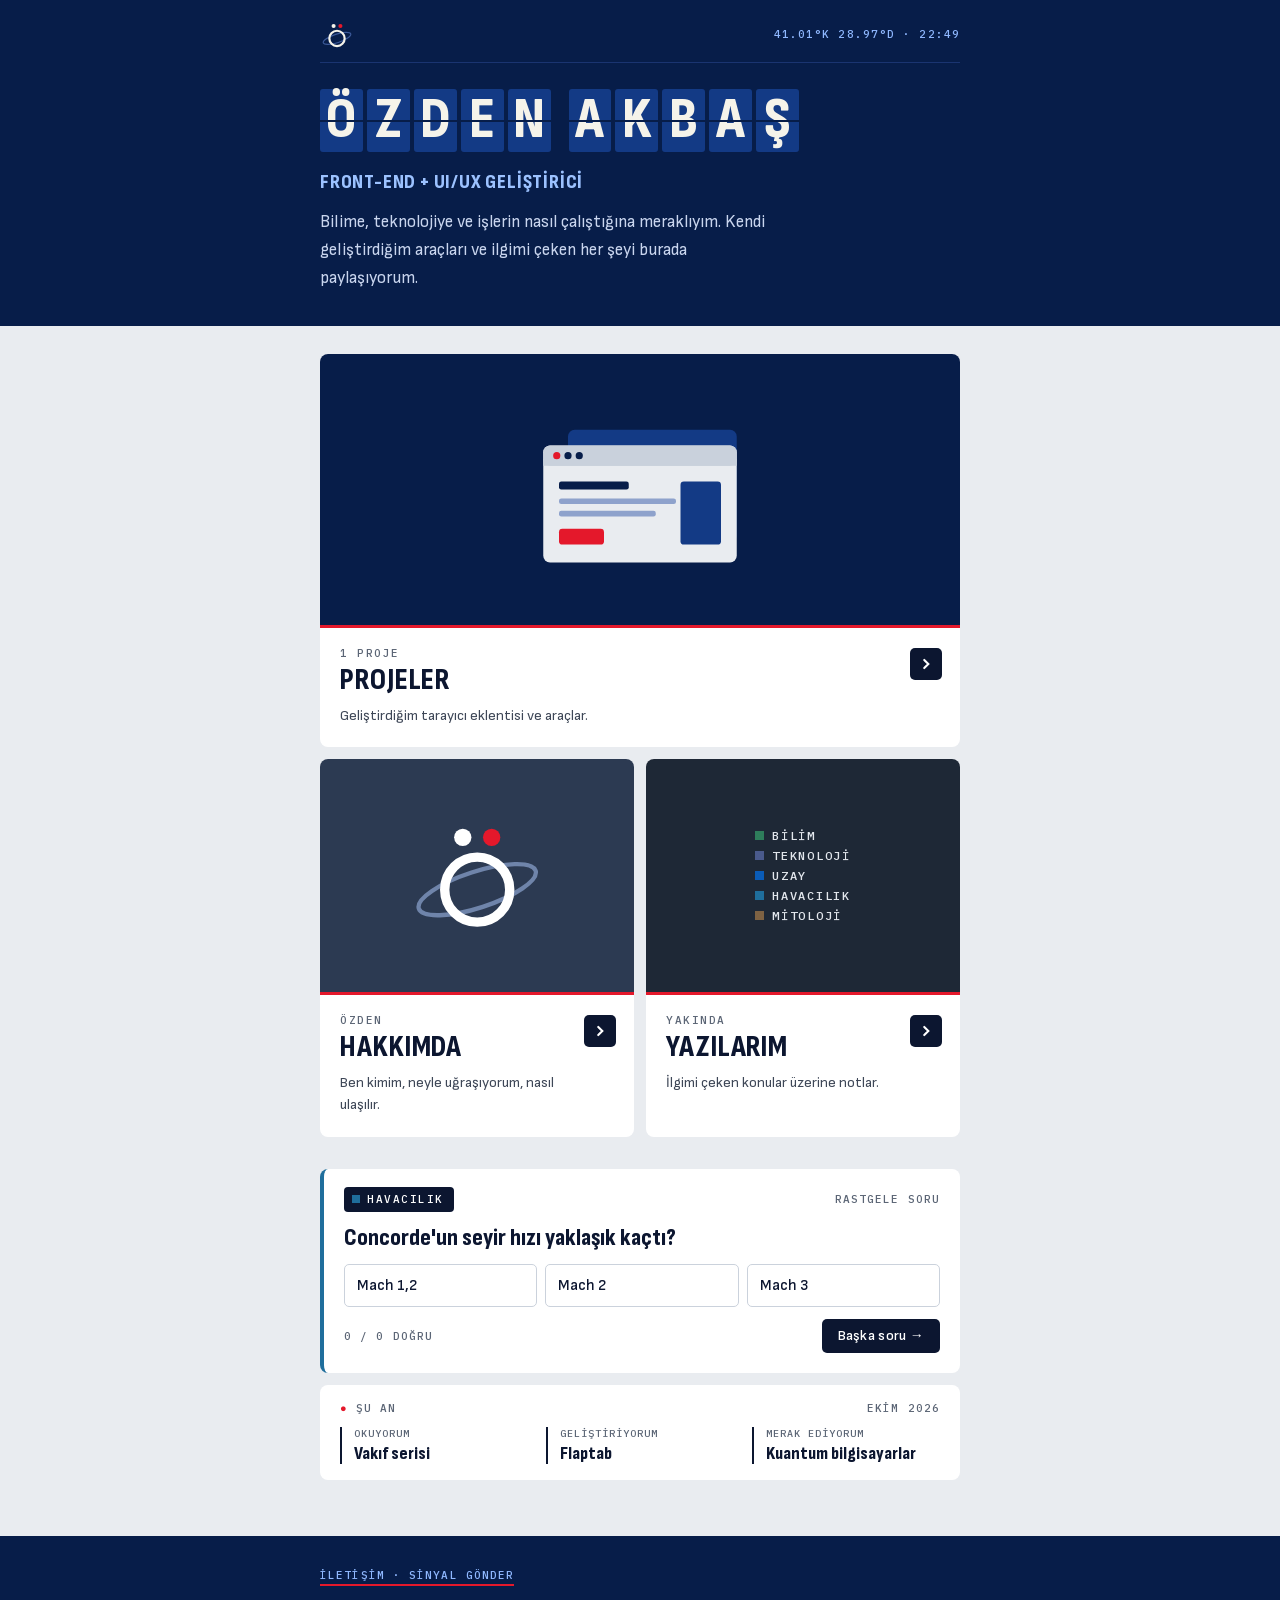
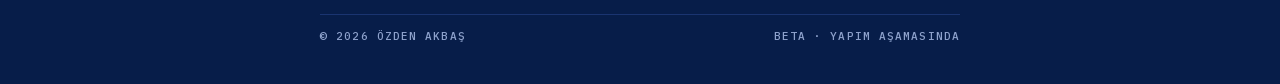
==== commit 422f1ea3: "Bilgi sorusu: 50 soru, karışık sırayla Co-Authored-By: Claude Opus 5.5 <noreply@anthropic.com>" ====
--- a/index.html
+++ b/index.html
@@ -121,9 +121,9 @@
       </div>
     </section>
 
-    <section class="rise d3" aria-label="Günün sorusu">
+    <section class="rise d3" aria-label="Bilgi sorusu">
       <div class="quiz" id="trivia" aria-live="polite">
-        <div class="quiz-head code"><span class="topic" id="qTopic">Bilim</span><span>Günün sorusu</span></div>
+        <div class="quiz-head code"><span class="topic" id="qTopic">Bilim</span><span>Rastgele soru</span></div>
         <h3 id="qText">Soru yükleniyor</h3>
         <div class="opts" id="qOpts"></div>
         <p class="explain" id="qExplain"></p>
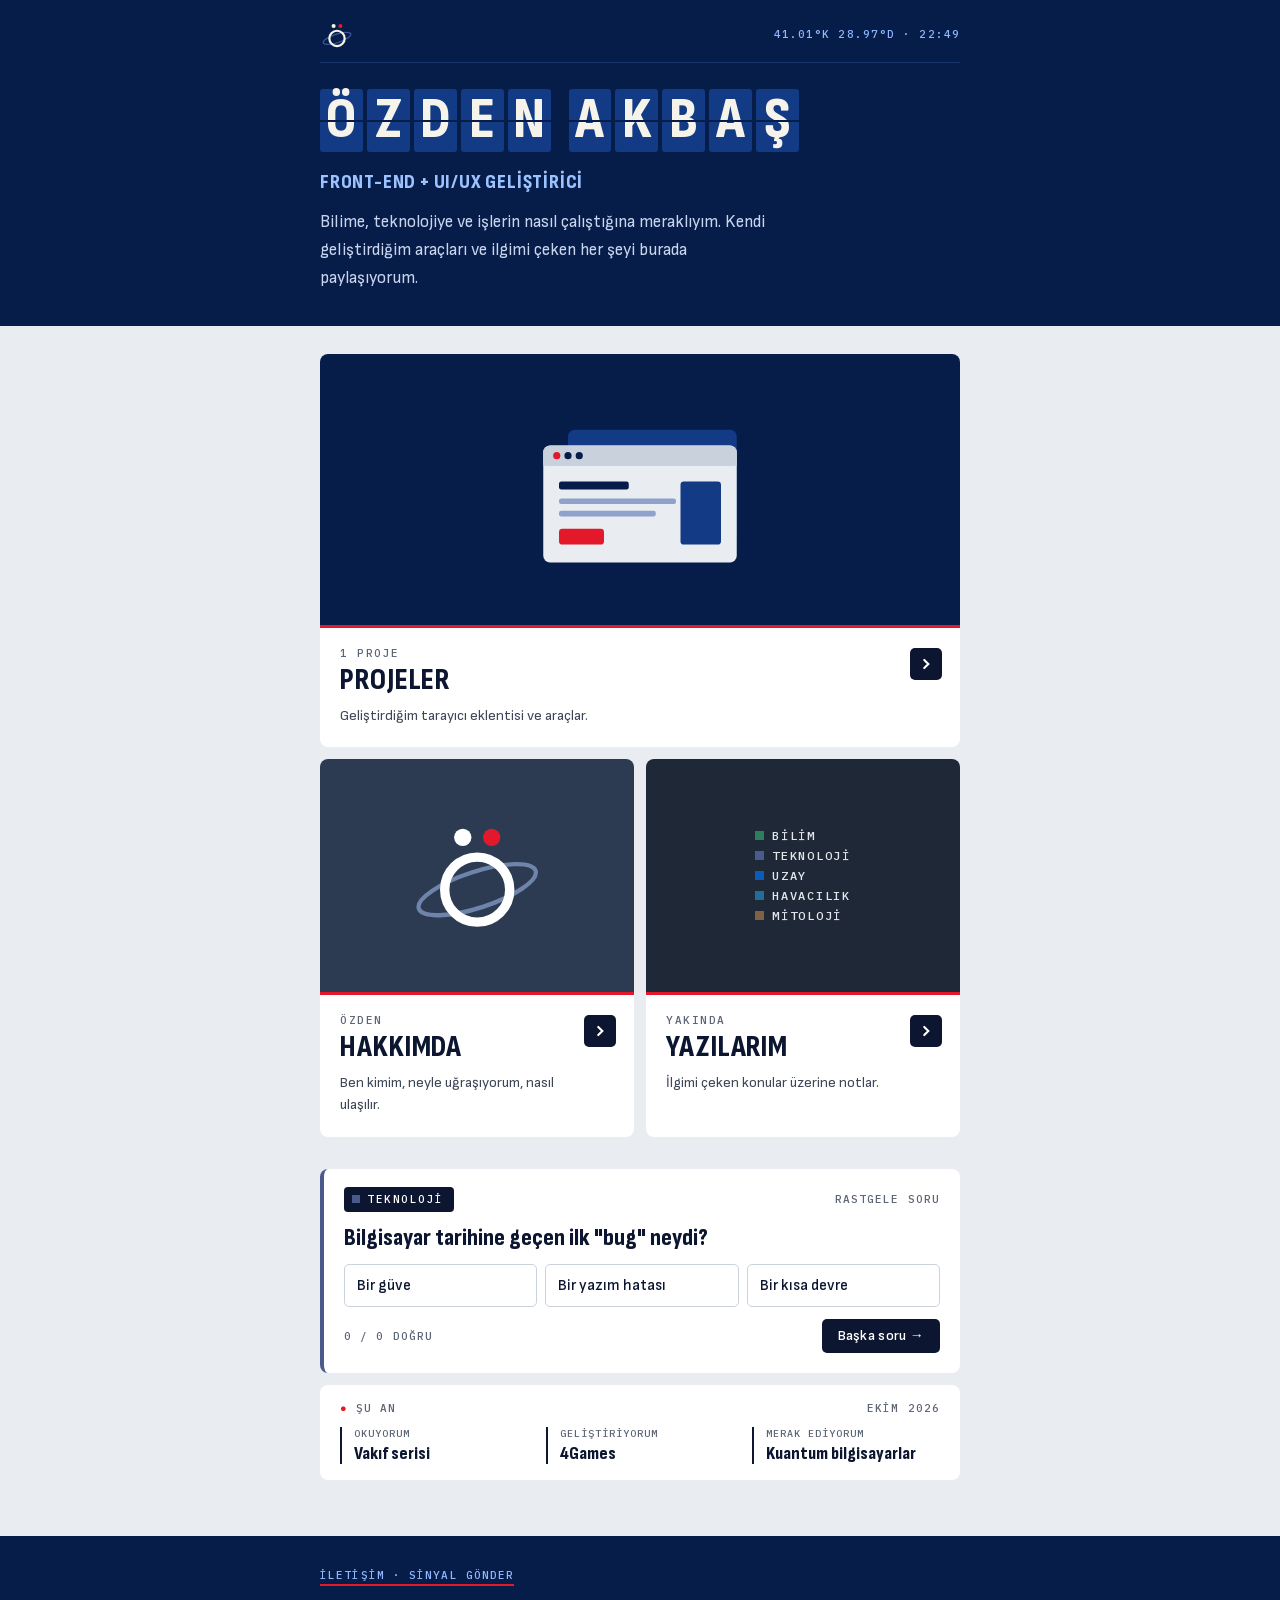
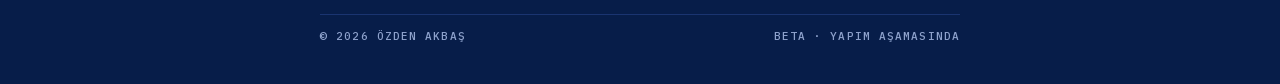
==== commit 49a05dd5: "Şu an: Geliştiriyorum → 4Games Co-Authored-By: Claude Opus 5.5 <noreply@anthropic.com>" ====
--- a/index.html
+++ b/index.html
@@ -133,7 +133,7 @@
         <div class="now-head code"><span><b>●</b> Şu an</span><span>Ekim 2026</span></div>
         <ul>
           <li><span class="code">Okuyorum</span><span>Vakıf serisi</span></li>
-          <li><span class="code">Geliştiriyorum</span><span>Flaptab</span></li>
+          <li><span class="code">Geliştiriyorum</span><span>4Games</span></li>
           <li><span class="code">Merak ediyorum</span><span>Kuantum bilgisayarlar</span></li>
         </ul>
       </div>
